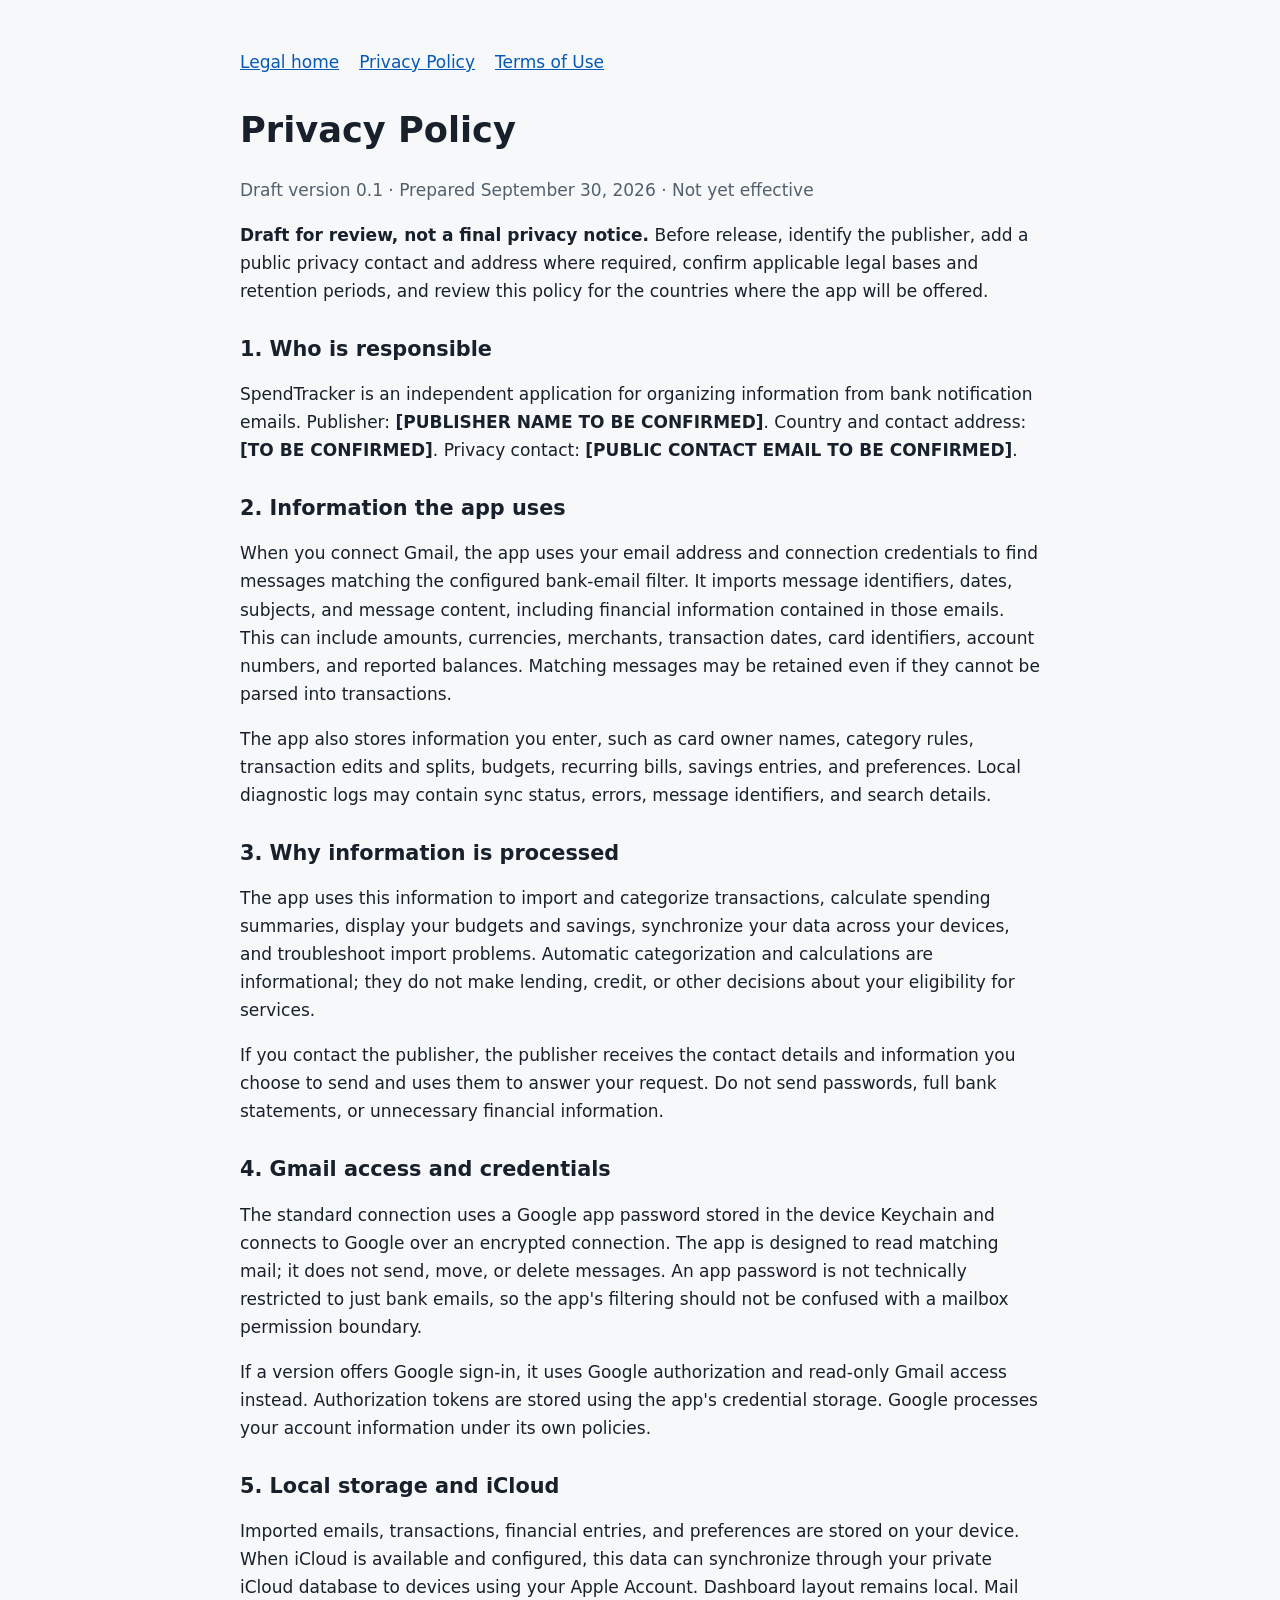
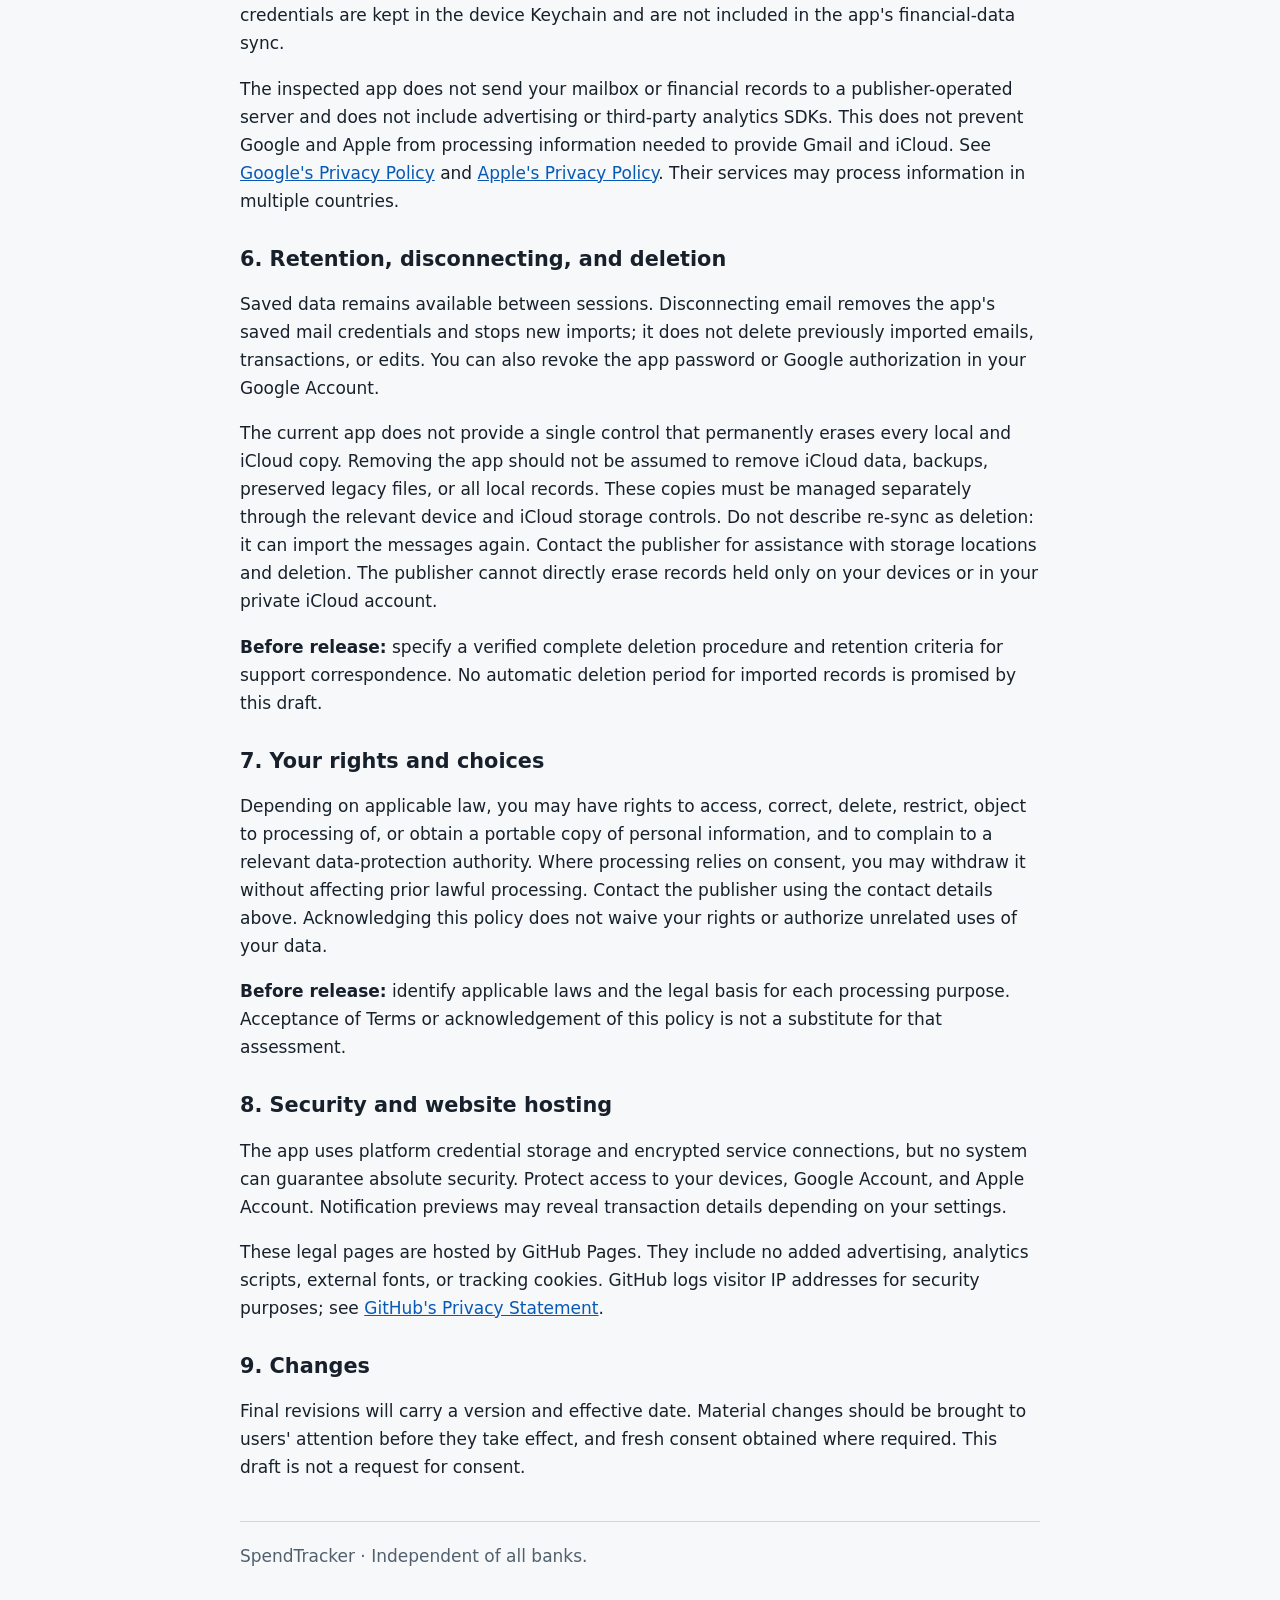
==== privacy-policy.html @ d9826945 "Add draft privacy policy pending publisher details and review This is a draft version of the privacy" ====
<!doctype html>
<html lang="en">
<head>
<meta charset="utf-8">
<meta name="viewport" content="width=device-width, initial-scale=1">
<title>Privacy Policy | SpendTracker</title>
<style>body{font:17px/1.65 system-ui,-apple-system,sans-serif;margin:0;background:#f6f8fa;color:#18212b}main{max-width:800px;margin:auto;padding:48px 24px}h1,h2{line-height:1.25}h1{font-size:2.2rem}h2{margin-top:2rem;font-size:1.3rem}a{color:#0759b5}nav{margin-bottom:32px}nav a{margin-right:20px}.meta,footer{color:#52606d}footer{border-top:1px solid #d0d7de;margin-top:40px;padding-top:20px}</style>
</head>
<body><main>
<nav aria-label="Legal navigation"><a href="index.html">Legal home</a><a href="privacy-policy.html">Privacy Policy</a><a href="terms-of-use.html">Terms of Use</a></nav>
<h1>Privacy Policy</h1>
<p class="meta">Draft version 0.1 · Prepared September 30, 2026 · Not yet effective</p>
<p><strong>Draft for review, not a final privacy notice.</strong> Before release, identify the publisher, add a public privacy contact and address where required, confirm applicable legal bases and retention periods, and review this policy for the countries where the app will be offered.</p>
<h2>1. Who is responsible</h2>
<p>SpendTracker is an independent application for organizing information from bank notification emails. Publisher: <strong>[PUBLISHER NAME TO BE CONFIRMED]</strong>. Country and contact address: <strong>[TO BE CONFIRMED]</strong>. Privacy contact: <strong>[PUBLIC CONTACT EMAIL TO BE CONFIRMED]</strong>.</p>
<h2>2. Information the app uses</h2>
<p>When you connect Gmail, the app uses your email address and connection credentials to find messages matching the configured bank-email filter. It imports message identifiers, dates, subjects, and message content, including financial information contained in those emails. This can include amounts, currencies, merchants, transaction dates, card identifiers, account numbers, and reported balances. Matching messages may be retained even if they cannot be parsed into transactions.</p>
<p>The app also stores information you enter, such as card owner names, category rules, transaction edits and splits, budgets, recurring bills, savings entries, and preferences. Local diagnostic logs may contain sync status, errors, message identifiers, and search details.</p>
<h2>3. Why information is processed</h2>
<p>The app uses this information to import and categorize transactions, calculate spending summaries, display your budgets and savings, synchronize your data across your devices, and troubleshoot import problems. Automatic categorization and calculations are informational; they do not make lending, credit, or other decisions about your eligibility for services.</p>
<p>If you contact the publisher, the publisher receives the contact details and information you choose to send and uses them to answer your request. Do not send passwords, full bank statements, or unnecessary financial information.</p>
<h2>4. Gmail access and credentials</h2>
<p>The standard connection uses a Google app password stored in the device Keychain and connects to Google over an encrypted connection. The app is designed to read matching mail; it does not send, move, or delete messages. An app password is not technically restricted to just bank emails, so the app's filtering should not be confused with a mailbox permission boundary.</p>
<p>If a version offers Google sign-in, it uses Google authorization and read-only Gmail access instead. Authorization tokens are stored using the app's credential storage. Google processes your account information under its own policies.</p>
<h2>5. Local storage and iCloud</h2>
<p>Imported emails, transactions, financial entries, and preferences are stored on your device. When iCloud is available and configured, this data can synchronize through your private iCloud database to devices using your Apple Account. Dashboard layout remains local. Mail credentials are kept in the device Keychain and are not included in the app's financial-data sync.</p>
<p>The inspected app does not send your mailbox or financial records to a publisher-operated server and does not include advertising or third-party analytics SDKs. This does not prevent Google and Apple from processing information needed to provide Gmail and iCloud. See <a href="https://policies.google.com/privacy">Google's Privacy Policy</a> and <a href="https://www.apple.com/legal/privacy/">Apple's Privacy Policy</a>. Their services may process information in multiple countries.</p>
<h2>6. Retention, disconnecting, and deletion</h2>
<p>Saved data remains available between sessions. Disconnecting email removes the app's saved mail credentials and stops new imports; it does not delete previously imported emails, transactions, or edits. You can also revoke the app password or Google authorization in your Google Account.</p>
<p>The current app does not provide a single control that permanently erases every local and iCloud copy. Removing the app should not be assumed to remove iCloud data, backups, preserved legacy files, or all local records. These copies must be managed separately through the relevant device and iCloud storage controls. Do not describe re-sync as deletion: it can import the messages again. Contact the publisher for assistance with storage locations and deletion. The publisher cannot directly erase records held only on your devices or in your private iCloud account.</p>
<p><strong>Before release:</strong> specify a verified complete deletion procedure and retention criteria for support correspondence. No automatic deletion period for imported records is promised by this draft.</p>
<h2>7. Your rights and choices</h2>
<p>Depending on applicable law, you may have rights to access, correct, delete, restrict, object to processing of, or obtain a portable copy of personal information, and to complain to a relevant data-protection authority. Where processing relies on consent, you may withdraw it without affecting prior lawful processing. Contact the publisher using the contact details above. Acknowledging this policy does not waive your rights or authorize unrelated uses of your data.</p>
<p><strong>Before release:</strong> identify applicable laws and the legal basis for each processing purpose. Acceptance of Terms or acknowledgement of this policy is not a substitute for that assessment.</p>
<h2>8. Security and website hosting</h2>
<p>The app uses platform credential storage and encrypted service connections, but no system can guarantee absolute security. Protect access to your devices, Google Account, and Apple Account. Notification previews may reveal transaction details depending on your settings.</p>
<p>These legal pages are hosted by GitHub Pages. They include no added advertising, analytics scripts, external fonts, or tracking cookies. GitHub logs visitor IP addresses for security purposes; see <a href="https://docs.github.com/en/site-policy/privacy-policies/github-general-privacy-statement">GitHub's Privacy Statement</a>.</p>
<h2>9. Changes</h2>
<p>Final revisions will carry a version and effective date. Material changes should be brought to users' attention before they take effect, and fresh consent obtained where required. This draft is not a request for consent.</p>
<footer>SpendTracker · Independent of all banks.</footer>
</main></body>
</html>
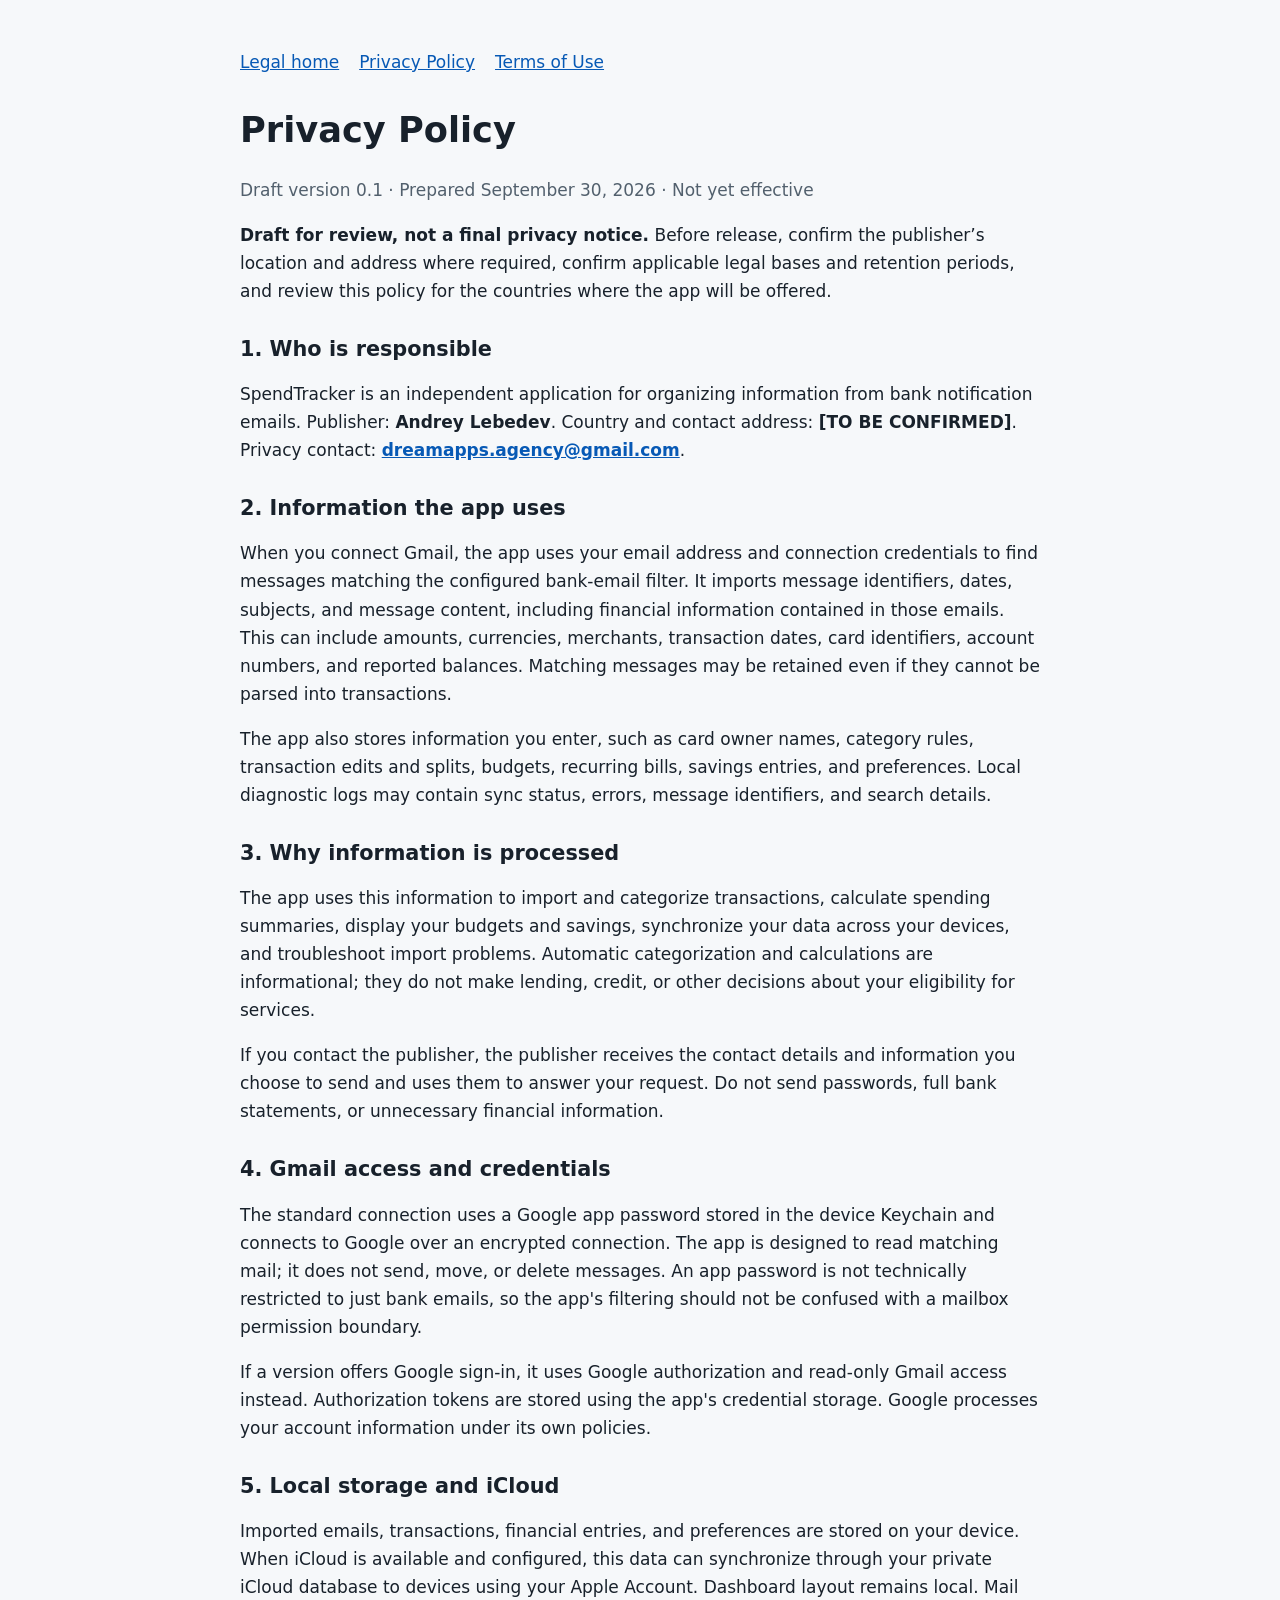
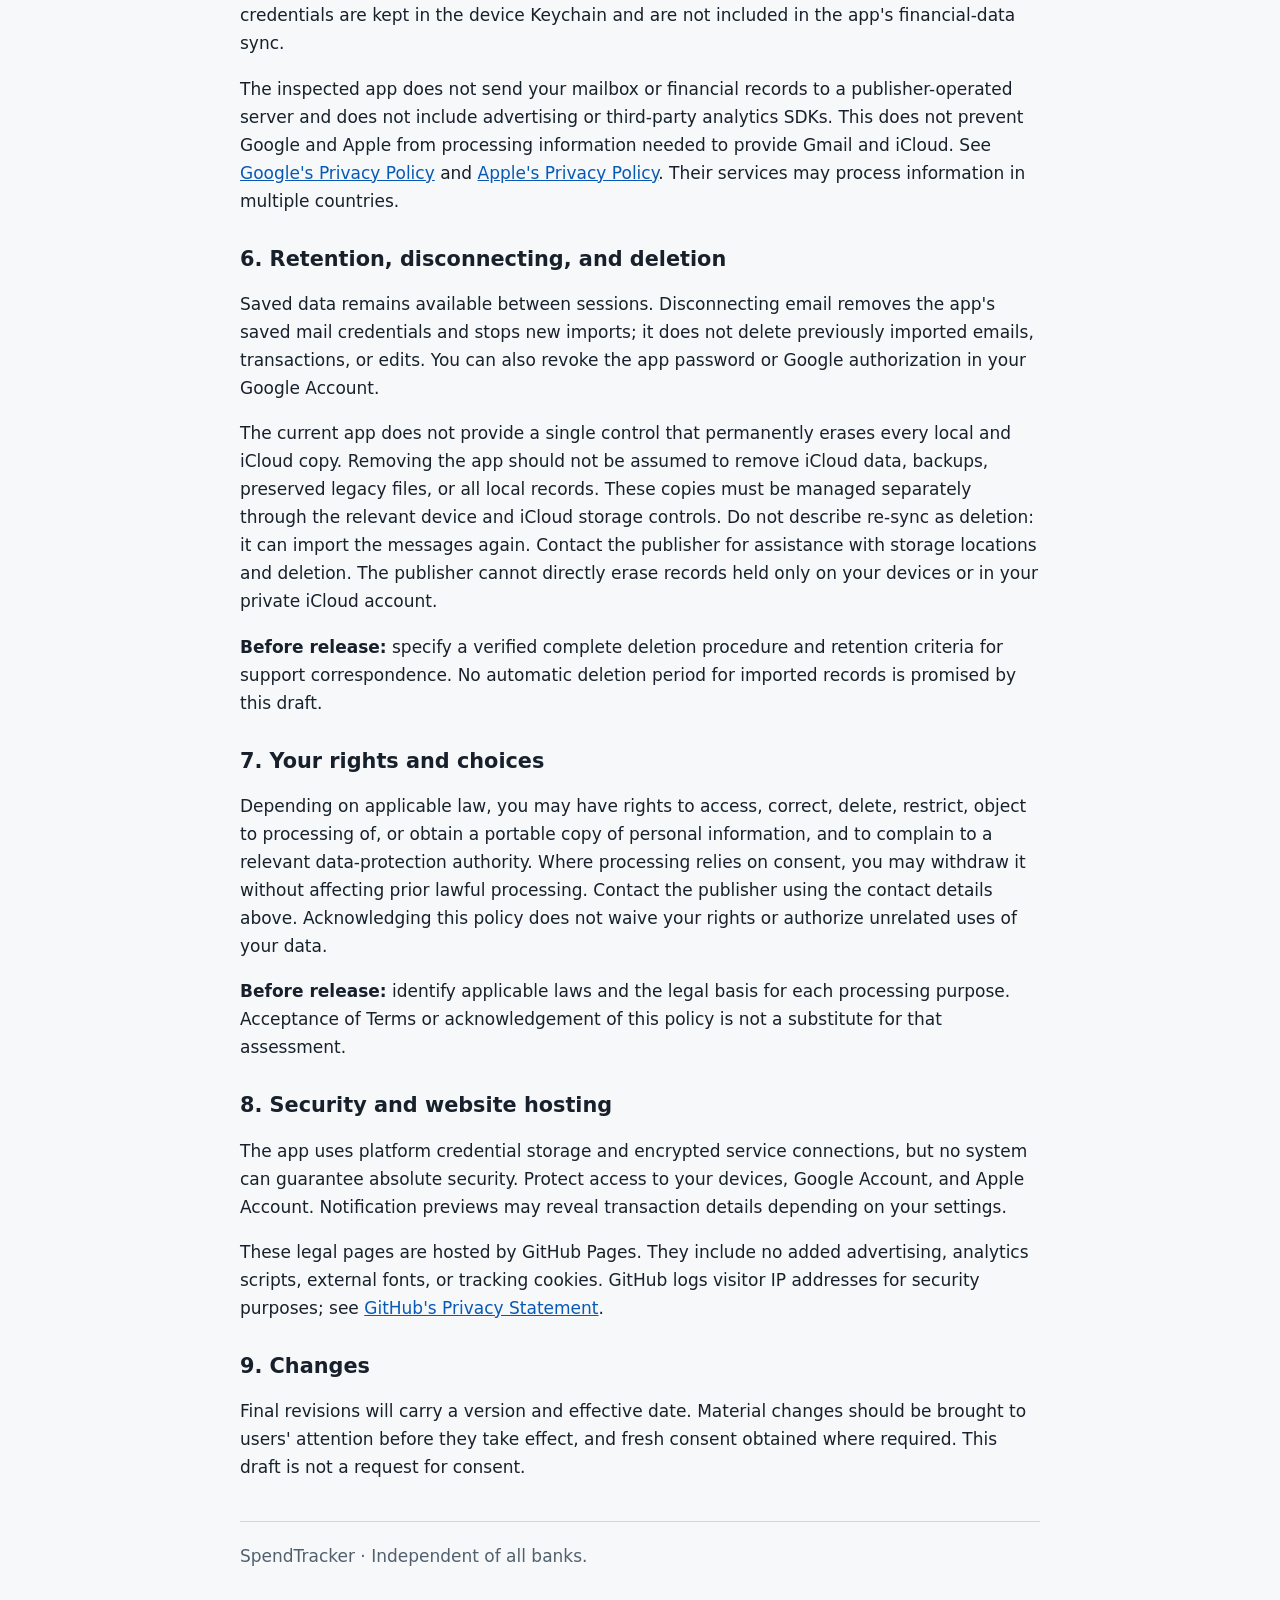
==== commit f1e59ac9: "dreamapps.agency@gmail.com Updated publisher information and privacy contact in the privacy policy." ====
--- a/privacy-policy.html
+++ b/privacy-policy.html
@@ -10,9 +10,9 @@
 <nav aria-label="Legal navigation"><a href="index.html">Legal home</a><a href="privacy-policy.html">Privacy Policy</a><a href="terms-of-use.html">Terms of Use</a></nav>
 <h1>Privacy Policy</h1>
 <p class="meta">Draft version 0.1 · Prepared September 30, 2026 · Not yet effective</p>
-<p><strong>Draft for review, not a final privacy notice.</strong> Before release, identify the publisher, add a public privacy contact and address where required, confirm applicable legal bases and retention periods, and review this policy for the countries where the app will be offered.</p>
+<p><strong>Draft for review, not a final privacy notice.</strong> Before release, confirm the publisher’s location and address where required, confirm applicable legal bases and retention periods, and review this policy for the countries where the app will be offered.</p>
 <h2>1. Who is responsible</h2>
-<p>SpendTracker is an independent application for organizing information from bank notification emails. Publisher: <strong>[PUBLISHER NAME TO BE CONFIRMED]</strong>. Country and contact address: <strong>[TO BE CONFIRMED]</strong>. Privacy contact: <strong>[PUBLIC CONTACT EMAIL TO BE CONFIRMED]</strong>.</p>
+<p>SpendTracker is an independent application for organizing information from bank notification emails. Publisher: <strong>Andrey Lebedev</strong>. Country and contact address: <strong>[TO BE CONFIRMED]</strong>. Privacy contact: <strong><a href="mailto:dreamapps.agency@gmail.com">dreamapps.agency@gmail.com</a></strong>.</p>
 <h2>2. Information the app uses</h2>
 <p>When you connect Gmail, the app uses your email address and connection credentials to find messages matching the configured bank-email filter. It imports message identifiers, dates, subjects, and message content, including financial information contained in those emails. This can include amounts, currencies, merchants, transaction dates, card identifiers, account numbers, and reported balances. Matching messages may be retained even if they cannot be parsed into transactions.</p>
 <p>The app also stores information you enter, such as card owner names, category rules, transaction edits and splits, budgets, recurring bills, savings entries, and preferences. Local diagnostic logs may contain sync status, errors, message identifiers, and search details.</p>
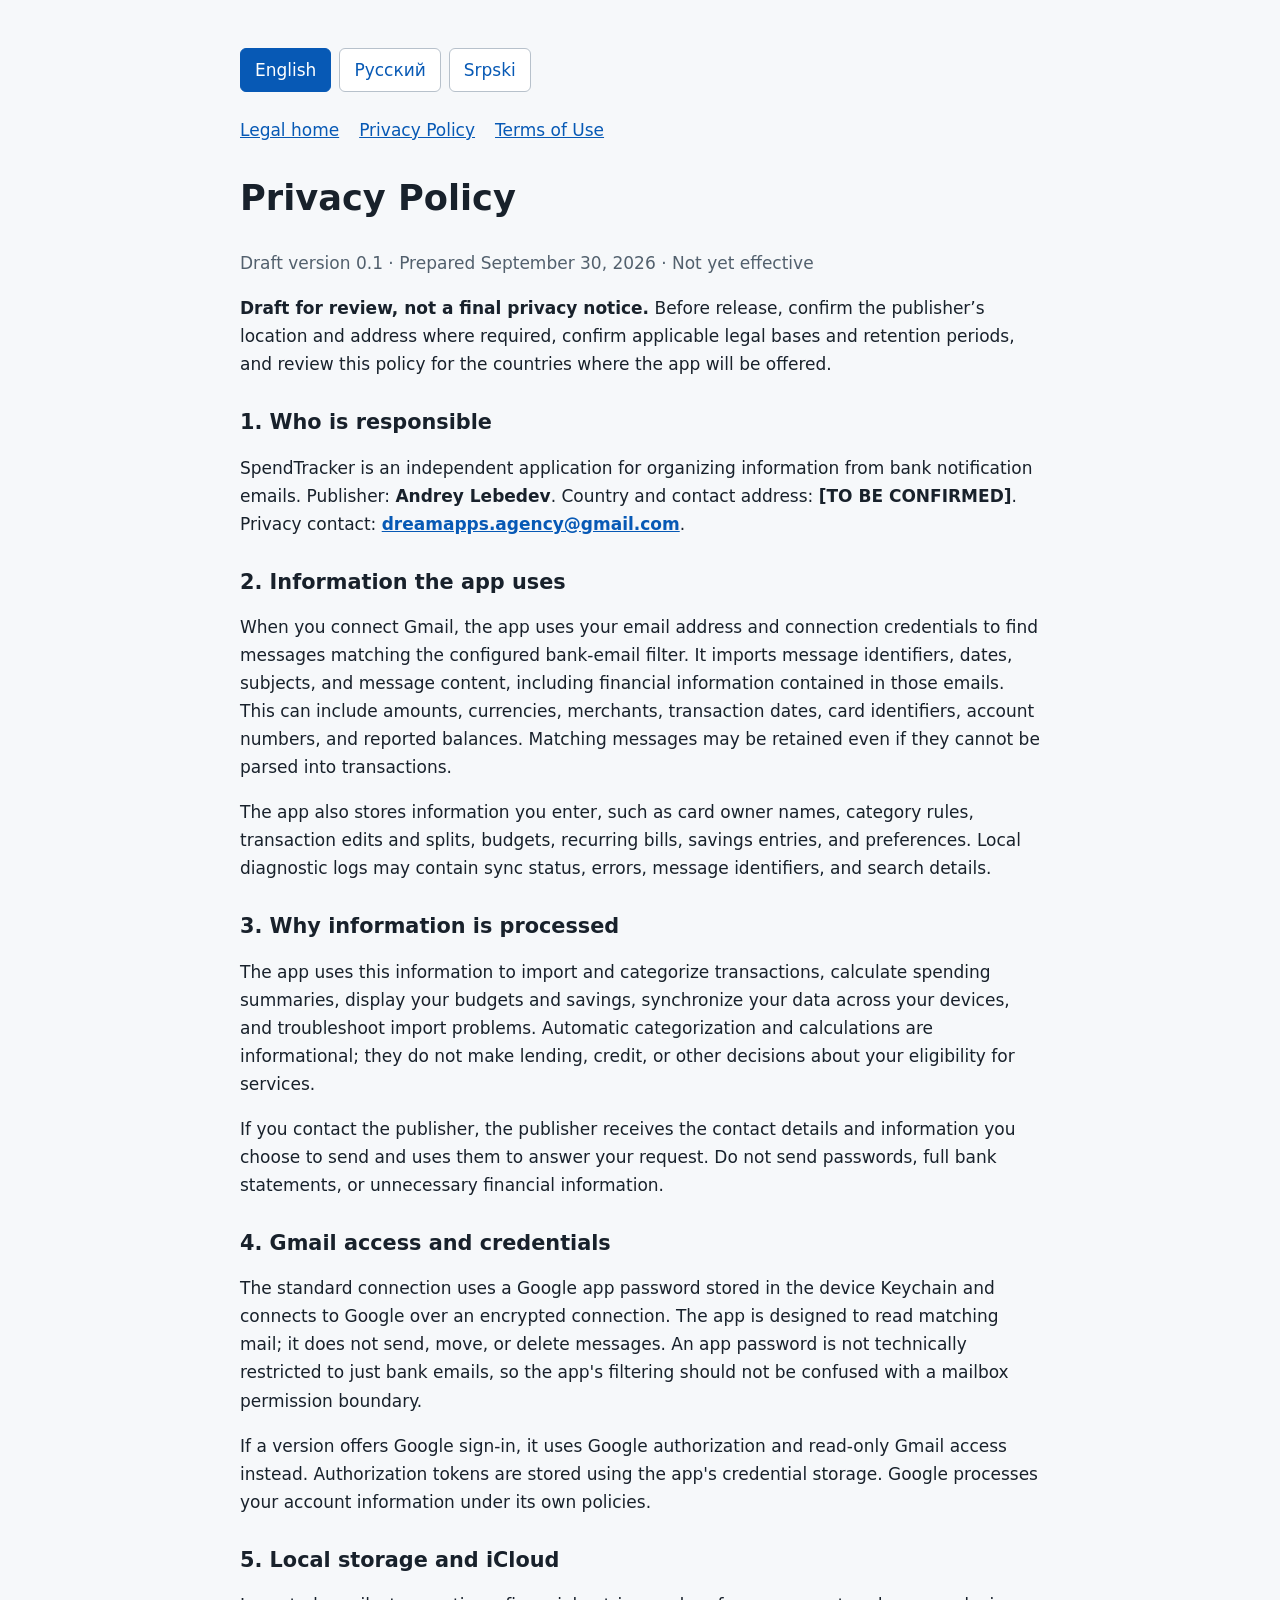
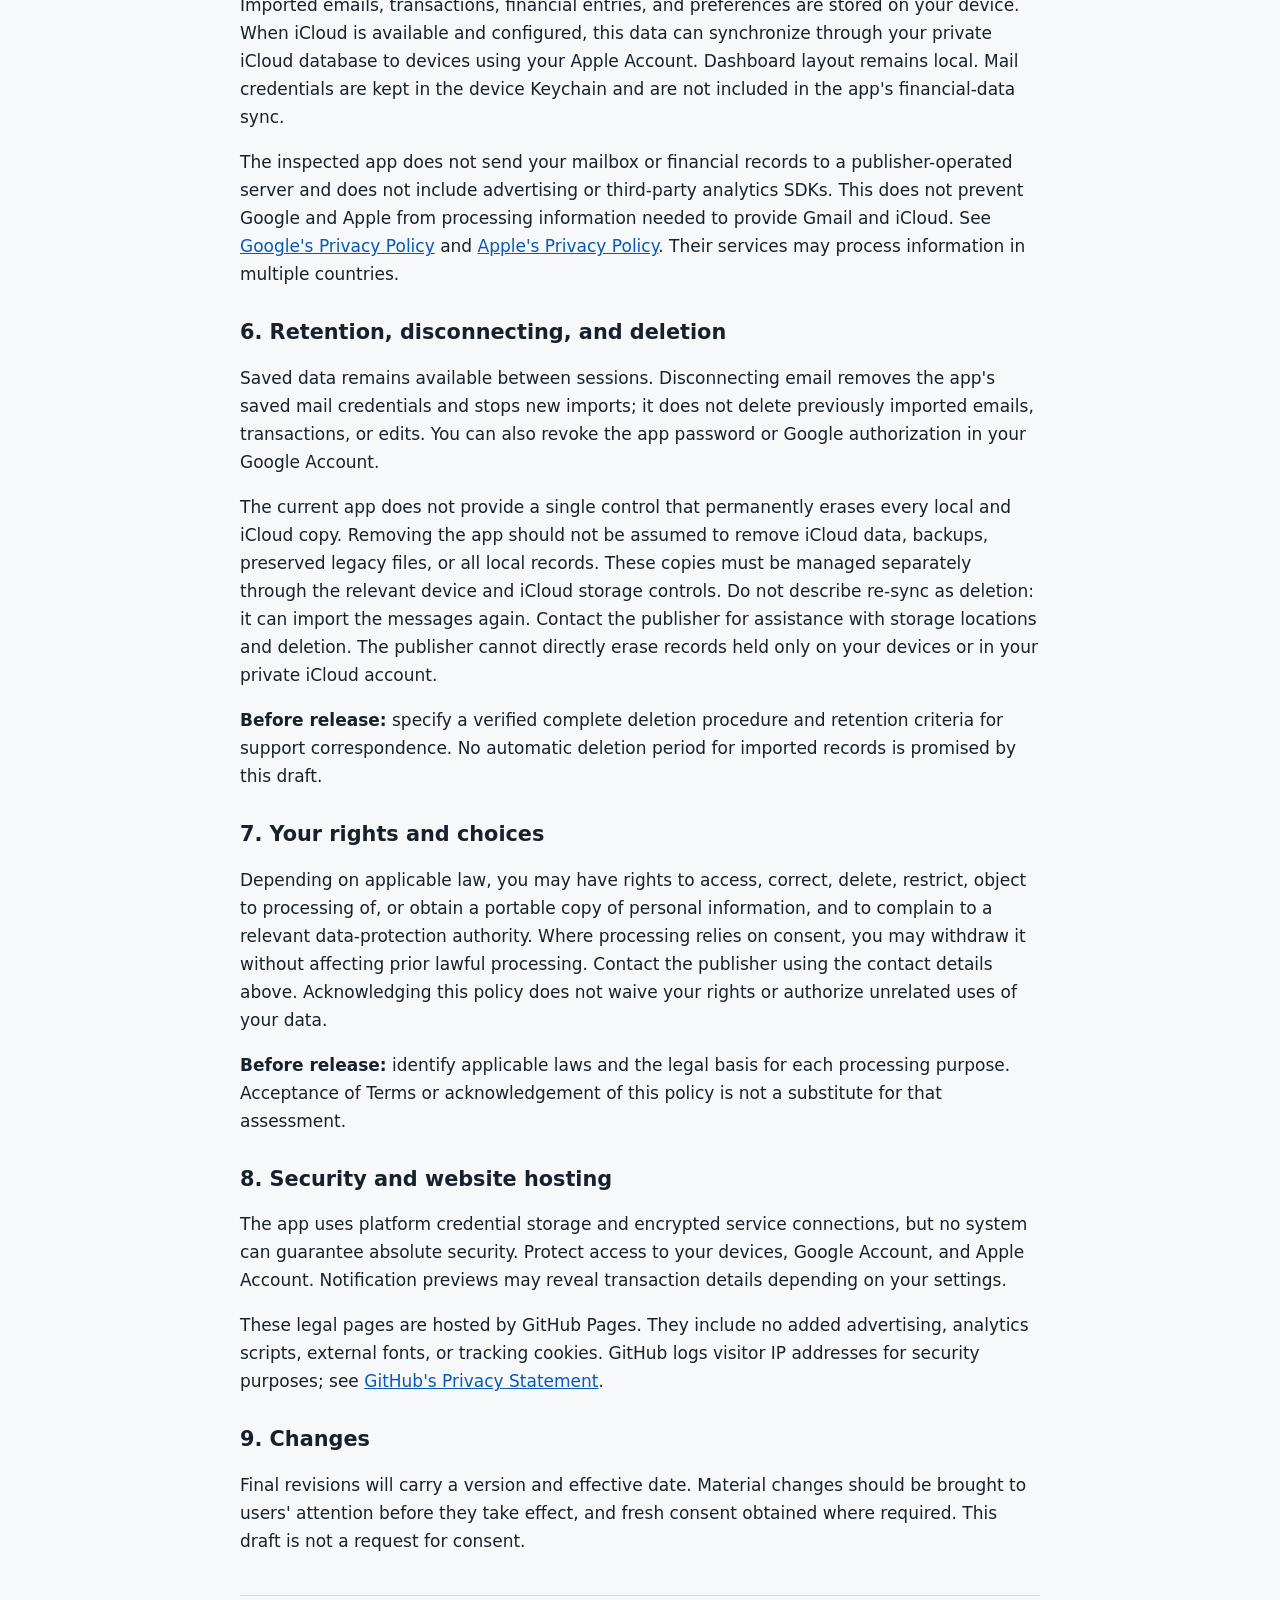
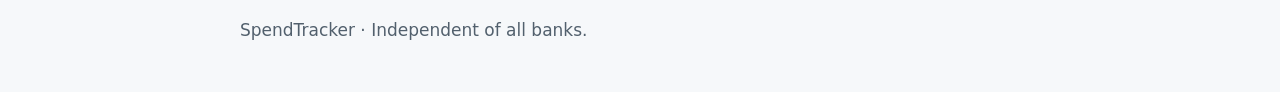
==== commit a8a78f38: "language change" ====
--- a/privacy-policy.html
+++ b/privacy-policy.html
@@ -4,10 +4,17 @@
 <meta charset="utf-8">
 <meta name="viewport" content="width=device-width, initial-scale=1">
 <title>Privacy Policy | SpendTracker</title>
-<style>body{font:17px/1.65 system-ui,-apple-system,sans-serif;margin:0;background:#f6f8fa;color:#18212b}main{max-width:800px;margin:auto;padding:48px 24px}h1,h2{line-height:1.25}h1{font-size:2.2rem}h2{margin-top:2rem;font-size:1.3rem}a{color:#0759b5}nav{margin-bottom:32px}nav a{margin-right:20px}.meta,footer{color:#52606d}footer{border-top:1px solid #d0d7de;margin-top:40px;padding-top:20px}</style>
+<link rel="stylesheet" href="site.css">
+<script src="site.js" defer></script>
 </head>
 <body><main>
-<nav aria-label="Legal navigation"><a href="index.html">Legal home</a><a href="privacy-policy.html">Privacy Policy</a><a href="terms-of-use.html">Terms of Use</a></nav>
+<div class="language-switcher" role="group" aria-label="Language / Язык / Jezik" hidden>
+<button type="button" data-select-language="en" lang="en" aria-pressed="true">English</button>
+<button type="button" data-select-language="ru" lang="ru" aria-pressed="false">Русский</button>
+<button type="button" data-select-language="sr-Latn" lang="sr-Latn" aria-pressed="false">Srpski</button>
+</div>
+<section data-language="en" lang="en" data-title="Privacy Policy | SpendTracker">
+<nav aria-label="Legal navigation"><a data-local-page href="index.html">Legal home</a><a data-local-page href="privacy-policy.html" aria-current="page">Privacy Policy</a><a data-local-page href="terms-of-use.html">Terms of Use</a></nav>
 <h1>Privacy Policy</h1>
 <p class="meta">Draft version 0.1 · Prepared September 30, 2026 · Not yet effective</p>
 <p><strong>Draft for review, not a final privacy notice.</strong> Before release, confirm the publisher’s location and address where required, confirm applicable legal bases and retention periods, and review this policy for the countries where the app will be offered.</p>
@@ -38,5 +45,72 @@
 <h2>9. Changes</h2>
 <p>Final revisions will carry a version and effective date. Material changes should be brought to users' attention before they take effect, and fresh consent obtained where required. This draft is not a request for consent.</p>
 <footer>SpendTracker · Independent of all banks.</footer>
+</section>
+<section data-language="ru" lang="ru" data-title="Политика конфиденциальности | SpendTracker" hidden>
+<nav aria-label="Юридические документы"><a data-local-page href="index.html">Юридическая информация</a><a data-local-page href="privacy-policy.html" aria-current="page">Политика конфиденциальности</a><a data-local-page href="terms-of-use.html">Условия использования</a></nav>
+<h1>Политика конфиденциальности</h1>
+<p class="meta">Проект версии 0.1 · Подготовлен 30 сентября 2026 года · Ещё не вступил в силу</p>
+<p><strong>Проект для рассмотрения, а не окончательное уведомление о конфиденциальности.</strong> Перед выпуском необходимо подтвердить местонахождение и адрес издателя, где это требуется, применимые правовые основания и сроки хранения, а также проверить эту политику с учётом стран распространения приложения.</p>
+<h2>1. Кто отвечает за обработку данных</h2>
+<p>SpendTracker — независимое приложение для упорядочивания информации из банковских уведомлений по электронной почте. Издатель: <strong>Andrey Lebedev</strong>. Страна и контактный адрес: <strong>[ТРЕБУЕТ ПОДТВЕРЖДЕНИЯ]</strong>. Контакт по вопросам конфиденциальности: <strong><a href="mailto:dreamapps.agency@gmail.com">dreamapps.agency@gmail.com</a></strong>.</p>
+<h2>2. Какие данные использует приложение</h2>
+<p>При подключении Gmail приложение использует ваш адрес электронной почты и учётные данные подключения, чтобы находить сообщения, соответствующие заданному фильтру банковских писем. Оно импортирует идентификаторы, даты, темы и содержимое сообщений, включая финансовую информацию в этих письмах. Это могут быть суммы, валюты, продавцы, даты операций, идентификаторы карт, номера счетов и указанные остатки. Подходящие сообщения могут сохраняться, даже если из них не удалось извлечь операции.</p>
+<p>Приложение также хранит введённые вами сведения: имена владельцев карт, правила категорий, изменения и разделения операций, бюджеты, регулярные счета, записи о сбережениях и настройки. Локальные диагностические журналы могут содержать состояние синхронизации, ошибки, идентификаторы сообщений и сведения о поиске.</p>
+<h2>3. Зачем обрабатываются данные</h2>
+<p>Приложение использует эти данные для импорта и распределения операций по категориям, расчёта сводок расходов, отображения бюджетов и сбережений, синхронизации данных между вашими устройствами и устранения проблем с импортом. Автоматическая категоризация и расчёты носят информационный характер; они не используются для принятия решений о кредитовании или вашем праве на получение других услуг.</p>
+<p>Если вы связываетесь с издателем, он получает контактные данные и информацию, которую вы решите отправить, и использует их для ответа на ваш запрос. Не отправляйте пароли, полные банковские выписки или ненужную финансовую информацию.</p>
+<h2>4. Доступ к Gmail и учётные данные</h2>
+<p>Стандартное подключение использует пароль приложения Google, сохранённый в Связке ключей устройства, и зашифрованное соединение с Google. Приложение предназначено для чтения подходящих писем; оно не отправляет, не перемещает и не удаляет сообщения. Пароль приложения технически не ограничен только банковскими письмами, поэтому фильтрацию в приложении не следует считать ограничением прав доступа к почтовому ящику.</p>
+<p>Если в какой-либо версии доступен вход через Google, вместо этого используются авторизация Google и доступ к Gmail только для чтения. Токены авторизации хранятся в хранилище учётных данных приложения. Google обрабатывает сведения о вашей учётной записи в соответствии со своими политиками.</p>
+<h2>5. Локальное хранение и iCloud</h2>
+<p>Импортированные письма, операции, финансовые записи и настройки хранятся на вашем устройстве. Если iCloud доступен и настроен, эти данные могут синхронизироваться через вашу частную базу iCloud с устройствами, использующими ваш Аккаунт Apple. Расположение элементов панели остаётся локальным. Учётные данные почты хранятся в Связке ключей устройства и не входят в синхронизацию финансовых данных приложения.</p>
+<p>Проверенная версия приложения не отправляет содержимое почтового ящика или финансовые записи на сервер издателя и не содержит рекламных или сторонних аналитических SDK. Это не исключает обработку Google и Apple информации, необходимой для работы Gmail и iCloud. См. <a href="https://policies.google.com/privacy">Политику конфиденциальности Google</a> и <a href="https://www.apple.com/legal/privacy/">Политику конфиденциальности Apple</a>. Эти сервисы могут обрабатывать информацию в разных странах.</p>
+<h2>6. Хранение, отключение и удаление</h2>
+<p>Сохранённые данные остаются доступными между сеансами. Отключение почты удаляет сохранённые в приложении учётные данные почты и останавливает новый импорт; ранее импортированные письма, операции и изменения не удаляются. Вы также можете отозвать пароль приложения или авторизацию Google в своей учётной записи Google.</p>
+<p>В текущей версии приложения нет единой команды, которая безвозвратно удаляет все локальные копии и копии в iCloud. Не следует считать, что удаление приложения удаляет данные iCloud, резервные копии, сохранённые файлы прежних версий или все локальные записи. Этими копиями нужно управлять отдельно с помощью соответствующих средств устройства и хранилища iCloud. Повторная синхронизация не является удалением: она может снова импортировать сообщения. За помощью с расположением хранилищ и удалением обращайтесь к издателю. Издатель не может напрямую удалить записи, которые находятся только на ваших устройствах или в вашей частной учётной записи iCloud.</p>
+<p><strong>Перед выпуском:</strong> необходимо указать проверенную процедуру полного удаления и критерии хранения переписки с поддержкой. Этот проект не обещает автоматического удаления импортированных записей по истечении определённого срока.</p>
+<h2>7. Ваши права и возможности выбора</h2>
+<p>В зависимости от применимого законодательства у вас могут быть права на доступ, исправление, удаление, ограничение обработки, возражение против обработки или получение переносимой копии персональных данных, а также на подачу жалобы в соответствующий орган по защите данных. Если обработка основана на согласии, вы можете отозвать его без ущерба для законности предшествующей обработки. Свяжитесь с издателем по указанным выше контактам. Ознакомление с этой политикой не означает отказа от ваших прав и не разрешает использование данных для посторонних целей.</p>
+<p><strong>Перед выпуском:</strong> необходимо определить применимое законодательство и правовое основание для каждой цели обработки. Принятие Условий или подтверждение ознакомления с этой политикой не заменяет такую оценку.</p>
+<h2>8. Безопасность и хостинг сайта</h2>
+<p>Приложение использует системное хранилище учётных данных и зашифрованные соединения с сервисами, но ни одна система не гарантирует абсолютную безопасность. Защищайте доступ к своим устройствам, учётной записи Google и Аккаунту Apple. В зависимости от настроек предварительный просмотр уведомлений может раскрывать сведения об операциях.</p>
+<p>Эти юридические страницы размещены на GitHub Pages. На них нет добавленной рекламы, аналитических скриптов, внешних шрифтов или отслеживающих файлов cookie. GitHub регистрирует IP-адреса посетителей в целях безопасности; см. <a href="https://docs.github.com/en/site-policy/privacy-policies/github-general-privacy-statement">Заявление о конфиденциальности GitHub</a>.</p>
+<h2>9. Изменения</h2>
+<p>Окончательные редакции будут содержать номер версии и дату вступления в силу. О существенных изменениях следует уведомлять пользователей до их вступления в силу и получать новое согласие, где это требуется. Этот проект не является запросом согласия.</p>
+<footer>SpendTracker · Независим от всех банков.</footer>
+</section>
+<section data-language="sr-Latn" lang="sr-Latn" data-title="Politika privatnosti | SpendTracker" hidden>
+<nav aria-label="Pravna navigacija"><a data-local-page href="index.html">Pravne informacije</a><a data-local-page href="privacy-policy.html" aria-current="page">Politika privatnosti</a><a data-local-page href="terms-of-use.html">Uslovi korišćenja</a></nav>
+<h1>Politika privatnosti</h1>
+<p class="meta">Nacrt verzije 0.1 · Pripremljen 30. septembra 2026. · Još nije na snazi</p>
+<p><strong>Nacrt za pregled, a ne konačno obaveštenje o privatnosti.</strong> Pre objavljivanja potvrdite lokaciju i adresu izdavača gde je to potrebno, primenljive pravne osnove i rokove čuvanja i proverite ovu politiku u odnosu na zemlje u kojima će aplikacija biti dostupna.</p>
+<h2>1. Ko je odgovoran</h2>
+<p>SpendTracker je nezavisna aplikacija za organizovanje informacija iz bankarskih obaveštenja primljenih imejlom. Izdavač: <strong>Andrey Lebedev</strong>. Država i kontakt adresa: <strong>[POTREBNO JE POTVRDITI]</strong>. Kontakt za pitanja privatnosti: <strong><a href="mailto:dreamapps.agency@gmail.com">dreamapps.agency@gmail.com</a></strong>.</p>
+<h2>2. Informacije koje aplikacija koristi</h2>
+<p>Kada povežete Gmail, aplikacija koristi vašu imejl adresu i pristupne podatke za povezivanje da pronađe poruke koje odgovaraju podešenom filteru bankarskih imejlova. Uvozi identifikatore, datume, naslove i sadržaj poruka, uključujući finansijske informacije u njima. To može obuhvatati iznose, valute, trgovce, datume transakcija, identifikatore kartica, brojeve računa i prijavljena stanja. Odgovarajuće poruke mogu biti sačuvane čak i ako iz njih nije moguće izdvojiti transakcije.</p>
+<p>Aplikacija čuva i informacije koje sami unesete, kao što su imena vlasnika kartica, pravila kategorija, izmene i podele transakcija, budžeti, periodični računi, unosi o štednji i podešavanja. Lokalni dijagnostički zapisi mogu sadržati status sinhronizacije, greške, identifikatore poruka i podatke o pretrazi.</p>
+<h2>3. Zašto se informacije obrađuju</h2>
+<p>Aplikacija koristi ove informacije za uvoz i kategorizaciju transakcija, izračunavanje pregleda potrošnje, prikaz budžeta i štednje, sinhronizaciju podataka između vaših uređaja i rešavanje problema pri uvozu. Automatska kategorizacija i proračuni služe za informisanje; ne donose odluke o zajmovima, kreditima ili vašoj podobnosti za druge usluge.</p>
+<p>Ako kontaktirate izdavača, on prima kontakt podatke i informacije koje odlučite da pošaljete i koristi ih da odgovori na vaš zahtev. Nemojte slati lozinke, potpune bankarske izvode ili nepotrebne finansijske informacije.</p>
+<h2>4. Pristup Gmail-u i pristupni podaci</h2>
+<p>Standardno povezivanje koristi Google lozinku za aplikaciju sačuvanu u Keychain-u uređaja i šifrovanu vezu sa Google-om. Aplikacija je namenjena čitanju odgovarajućih poruka; ne šalje, ne premešta i ne briše poruke. Lozinka za aplikaciju tehnički nije ograničena samo na bankarske imejlove, pa filtriranje u aplikaciji ne treba smatrati granicom dozvoljenog pristupa poštanskom sandučetu.</p>
+<p>Ako neka verzija nudi prijavljivanje putem Google-a, ona umesto toga koristi Google autorizaciju i pristup Gmail-u samo za čitanje. Tokeni autorizacije čuvaju se u skladištu pristupnih podataka aplikacije. Google obrađuje podatke o vašem nalogu u skladu sa svojim pravilima.</p>
+<h2>5. Lokalno čuvanje i iCloud</h2>
+<p>Uvezeni imejlovi, transakcije, finansijski unosi i podešavanja čuvaju se na vašem uređaju. Kada je iCloud dostupan i podešen, ovi podaci mogu da se sinhronizuju preko vaše privatne iCloud baze sa uređajima koji koriste vaš Apple nalog. Raspored kontrolne table ostaje lokalni. Pristupni podaci za poštu čuvaju se u Keychain-u uređaja i nisu uključeni u sinhronizaciju finansijskih podataka aplikacije.</p>
+<p>Pregledana verzija aplikacije ne šalje vaše poštansko sanduče ili finansijske zapise na server kojim upravlja izdavač i ne sadrži SDK-ove za oglašavanje ili analitiku trećih strana. To ne sprečava Google i Apple da obrađuju informacije potrebne za pružanje usluga Gmail i iCloud. Pogledajte <a href="https://policies.google.com/privacy">Google politiku privatnosti</a> i <a href="https://www.apple.com/legal/privacy/">Apple politiku privatnosti</a>. Njihove usluge mogu obrađivati informacije u više zemalja.</p>
+<h2>6. Čuvanje, prekid veze i brisanje</h2>
+<p>Sačuvani podaci ostaju dostupni između sesija. Prekid veze sa imejlom uklanja pristupne podatke za poštu sačuvane u aplikaciji i zaustavlja nove uvoze; ne briše ranije uvezene imejlove, transakcije ili izmene. Lozinku za aplikaciju ili Google autorizaciju možete opozvati i na svom Google nalogu.</p>
+<p>Trenutna aplikacija nema jednu komandu koja trajno briše sve lokalne i iCloud kopije. Ne treba pretpostaviti da uklanjanje aplikacije uklanja iCloud podatke, rezervne kopije, sačuvane datoteke starijih verzija ili sve lokalne zapise. Tim kopijama mora se upravljati odvojeno putem odgovarajućih kontrola uređaja i iCloud skladišta. Ponovnu sinhronizaciju nemojte opisivati kao brisanje: ona može ponovo uvesti poruke. Obratite se izdavaču za pomoć u vezi sa lokacijama skladišta i brisanjem. Izdavač ne može direktno da izbriše zapise koji se nalaze samo na vašim uređajima ili u vašem privatnom iCloud nalogu.</p>
+<p><strong>Pre objavljivanja:</strong> potrebno je navesti proverenu proceduru potpunog brisanja i kriterijume čuvanja prepiske sa podrškom. Ovaj nacrt ne obećava automatsko brisanje uvezenih zapisa po isteku određenog roka.</p>
+<h2>7. Vaša prava i mogućnosti izbora</h2>
+<p>U zavisnosti od primenljivog prava, možete imati pravo na pristup, ispravku, brisanje, ograničenje obrade, prigovor na obradu ili dobijanje prenosive kopije podataka o ličnosti, kao i na podnošenje pritužbe nadležnom organu za zaštitu podataka. Kada se obrada zasniva na pristanku, možete ga povući bez uticaja na zakonitost prethodne obrade. Kontaktirajte izdavača koristeći gore navedene kontakt podatke. Potvrda da ste upoznati sa ovom politikom ne predstavlja odricanje od vaših prava niti odobrenje za nepovezane upotrebe vaših podataka.</p>
+<p><strong>Pre objavljivanja:</strong> potrebno je utvrditi primenljive propise i pravni osnov za svaku svrhu obrade. Prihvatanje Uslova ili potvrda upoznavanja sa ovom politikom ne zamenjuju tu procenu.</p>
+<h2>8. Bezbednost i hosting veb-sajta</h2>
+<p>Aplikacija koristi skladište pristupnih podataka platforme i šifrovane veze sa uslugama, ali nijedan sistem ne može garantovati potpunu bezbednost. Zaštitite pristup svojim uređajima, Google nalogu i Apple nalogu. U zavisnosti od podešavanja, pregledi obaveštenja mogu otkriti detalje transakcija.</p>
+<p>Ove pravne stranice smeštene su na GitHub Pages. Ne sadrže dodatno oglašavanje, analitičke skripte, spoljne fontove ili kolačiće za praćenje. GitHub beleži IP adrese posetilaca radi bezbednosti; pogledajte <a href="https://docs.github.com/en/site-policy/privacy-policies/github-general-privacy-statement">GitHub izjavu o privatnosti</a>.</p>
+<h2>9. Izmene</h2>
+<p>Konačne verzije će sadržati broj verzije i datum stupanja na snagu. Korisnike treba obavestiti o bitnim izmenama pre njihovog stupanja na snagu i pribaviti novi pristanak gde je to potrebno. Ovaj nacrt nije zahtev za pristanak.</p>
+<footer>SpendTracker · Nezavisan od svih banaka.</footer>
+</section>
 </main></body>
 </html>
--- a/site.css
+++ b/site.css
@@ -0,0 +1,12 @@
+body{font:17px/1.65 system-ui,-apple-system,sans-serif;margin:0;background:#f6f8fa;color:#18212b}
+main{max-width:800px;margin:auto;padding:48px 24px}
+h1,h2{line-height:1.25}h1{font-size:2.2rem}h2{margin-top:2rem;font-size:1.3rem}
+a{color:#0759b5;overflow-wrap:anywhere}
+nav{margin-bottom:32px;display:flex;flex-wrap:wrap;gap:12px 20px}
+.meta,footer{color:#52606d}footer{border-top:1px solid #d0d7de;margin-top:40px;padding-top:20px}
+[hidden]{display:none!important}
+.language-switcher{display:flex;flex-wrap:wrap;gap:8px;margin-bottom:24px}
+.language-switcher button{font:inherit;min-height:44px;padding:6px 14px;border:1px solid #b7c1cb;border-radius:6px;background:#fff;color:#0759b5;cursor:pointer}
+.language-switcher button[aria-pressed=true]{background:#0759b5;border-color:#0759b5;color:#fff}
+:focus-visible{outline:3px solid #0759b5;outline-offset:3px}
+@media(max-width:480px){main{padding:24px 18px}h1{font-size:1.8rem}}
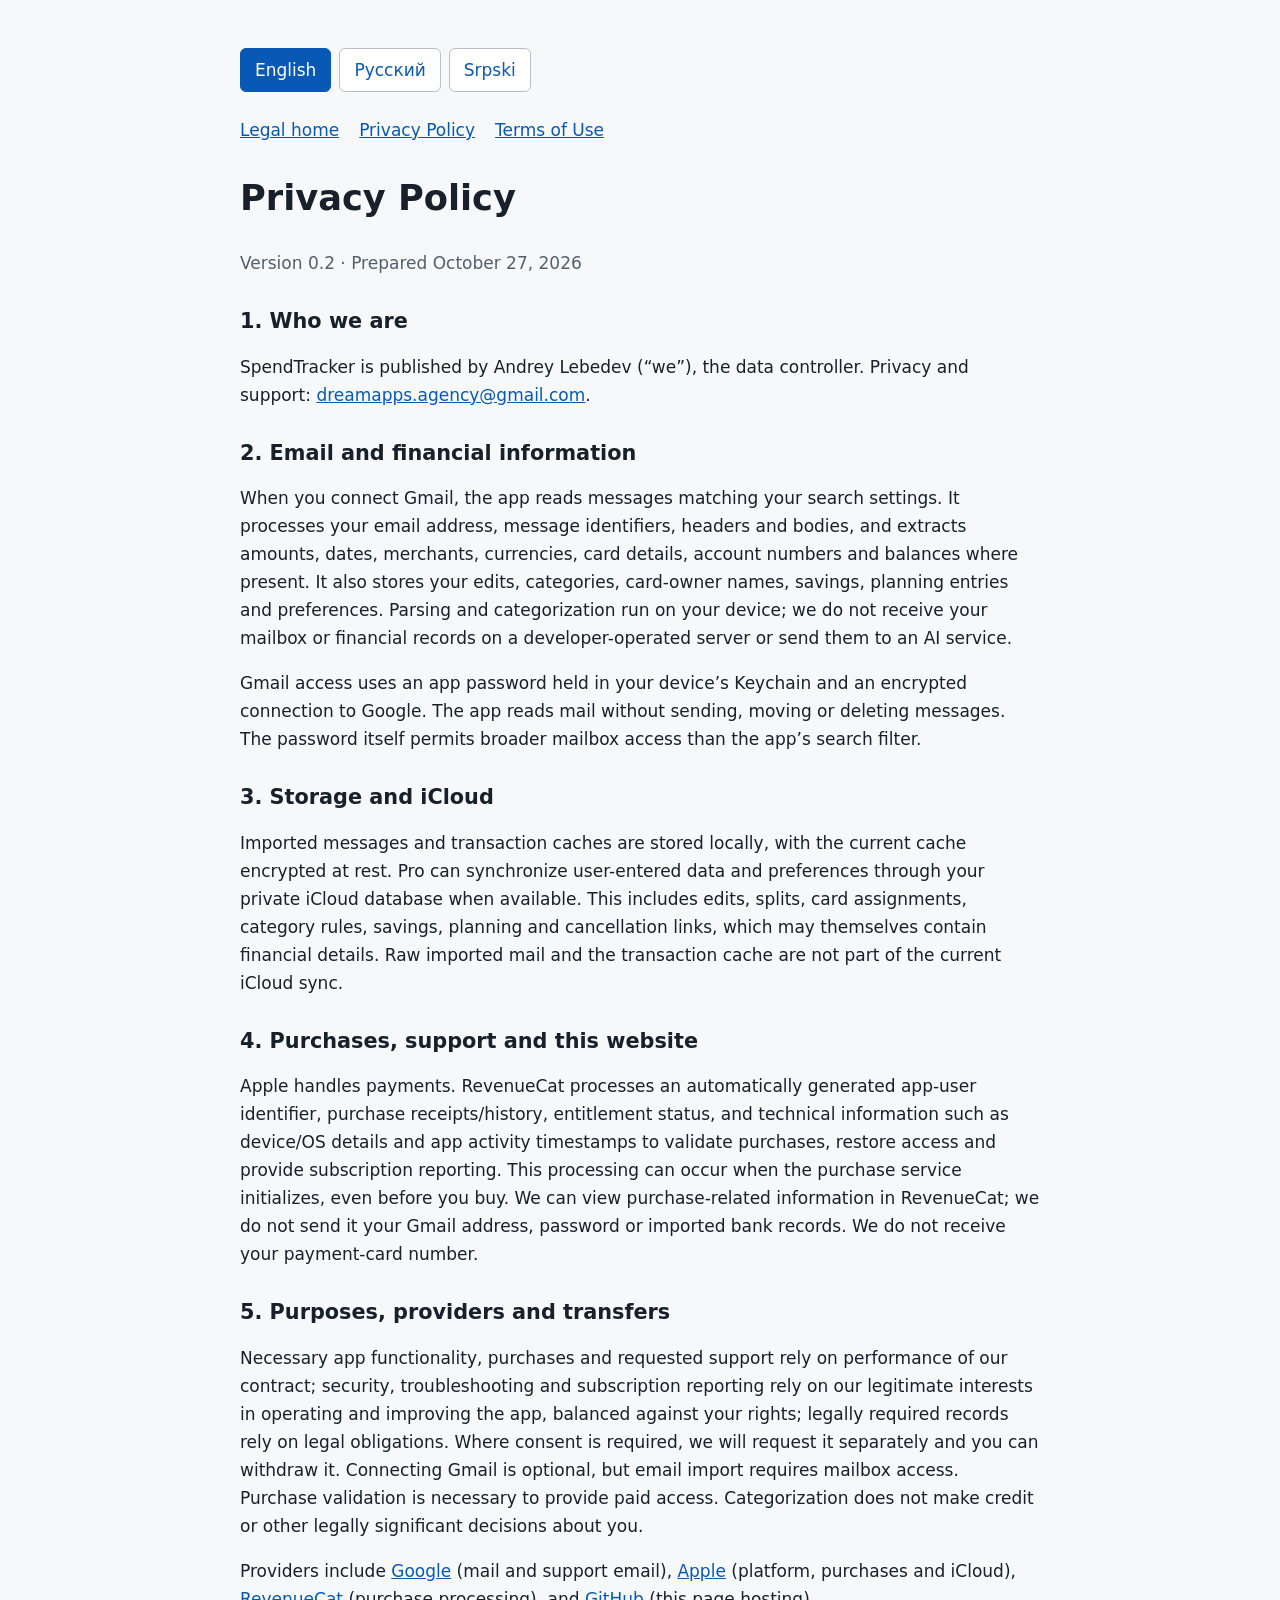
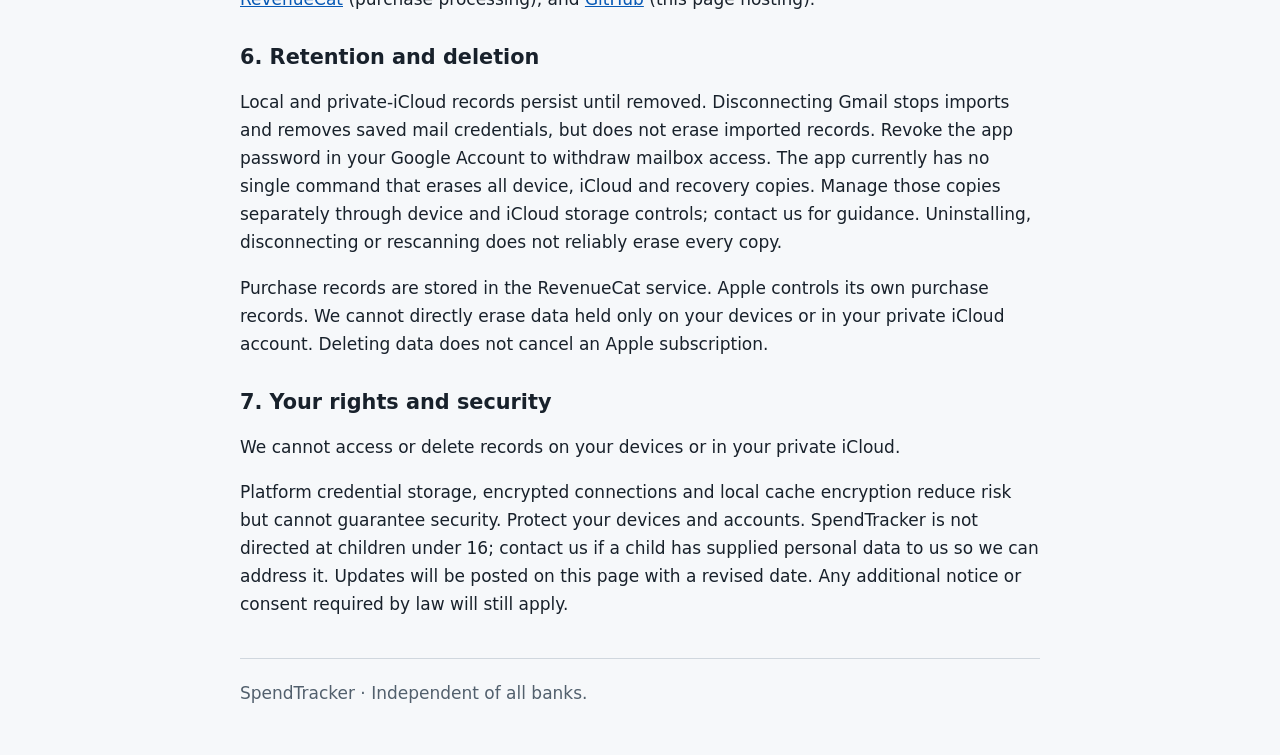
==== commit e0b1bfcf: "privacy policy" ====
--- a/privacy-policy.html
+++ b/privacy-policy.html
@@ -14,102 +14,75 @@
 <button type="button" data-select-language="sr-Latn" lang="sr-Latn" aria-pressed="false">Srpski</button>
 </div>
 <section data-language="en" lang="en" data-title="Privacy Policy | SpendTracker">
-<nav aria-label="Legal navigation"><a data-local-page href="index.html">Legal home</a><a data-local-page href="privacy-policy.html" aria-current="page">Privacy Policy</a><a data-local-page href="terms-of-use.html">Terms of Use</a></nav>
+<nav aria-label="Legal navigation"><a data-local-page href="index.html">Legal home</a><a data-local-page href="privacy-policy.html">Privacy Policy</a><a data-local-page href="terms-of-use.html">Terms of Use</a></nav>
 <h1>Privacy Policy</h1>
-<p class="meta">Draft version 0.1 · Prepared September 30, 2026 · Not yet effective</p>
-<p><strong>Draft for review, not a final privacy notice.</strong> Before release, confirm the publisher’s location and address where required, confirm applicable legal bases and retention periods, and review this policy for the countries where the app will be offered.</p>
-<h2>1. Who is responsible</h2>
-<p>SpendTracker is an independent application for organizing information from bank notification emails. Publisher: <strong>Andrey Lebedev</strong>. Country and contact address: <strong>[TO BE CONFIRMED]</strong>. Privacy contact: <strong><a href="mailto:dreamapps.agency@gmail.com">dreamapps.agency@gmail.com</a></strong>.</p>
-<h2>2. Information the app uses</h2>
-<p>When you connect Gmail, the app uses your email address and connection credentials to find messages matching the configured bank-email filter. It imports message identifiers, dates, subjects, and message content, including financial information contained in those emails. This can include amounts, currencies, merchants, transaction dates, card identifiers, account numbers, and reported balances. Matching messages may be retained even if they cannot be parsed into transactions.</p>
-<p>The app also stores information you enter, such as card owner names, category rules, transaction edits and splits, budgets, recurring bills, savings entries, and preferences. Local diagnostic logs may contain sync status, errors, message identifiers, and search details.</p>
-<h2>3. Why information is processed</h2>
-<p>The app uses this information to import and categorize transactions, calculate spending summaries, display your budgets and savings, synchronize your data across your devices, and troubleshoot import problems. Automatic categorization and calculations are informational; they do not make lending, credit, or other decisions about your eligibility for services.</p>
-<p>If you contact the publisher, the publisher receives the contact details and information you choose to send and uses them to answer your request. Do not send passwords, full bank statements, or unnecessary financial information.</p>
-<h2>4. Gmail access and credentials</h2>
-<p>The standard connection uses a Google app password stored in the device Keychain and connects to Google over an encrypted connection. The app is designed to read matching mail; it does not send, move, or delete messages. An app password is not technically restricted to just bank emails, so the app's filtering should not be confused with a mailbox permission boundary.</p>
-<p>If a version offers Google sign-in, it uses Google authorization and read-only Gmail access instead. Authorization tokens are stored using the app's credential storage. Google processes your account information under its own policies.</p>
-<h2>5. Local storage and iCloud</h2>
-<p>Imported emails, transactions, financial entries, and preferences are stored on your device. When iCloud is available and configured, this data can synchronize through your private iCloud database to devices using your Apple Account. Dashboard layout remains local. Mail credentials are kept in the device Keychain and are not included in the app's financial-data sync.</p>
-<p>The inspected app does not send your mailbox or financial records to a publisher-operated server and does not include advertising or third-party analytics SDKs. This does not prevent Google and Apple from processing information needed to provide Gmail and iCloud. See <a href="https://policies.google.com/privacy">Google's Privacy Policy</a> and <a href="https://www.apple.com/legal/privacy/">Apple's Privacy Policy</a>. Their services may process information in multiple countries.</p>
-<h2>6. Retention, disconnecting, and deletion</h2>
-<p>Saved data remains available between sessions. Disconnecting email removes the app's saved mail credentials and stops new imports; it does not delete previously imported emails, transactions, or edits. You can also revoke the app password or Google authorization in your Google Account.</p>
-<p>The current app does not provide a single control that permanently erases every local and iCloud copy. Removing the app should not be assumed to remove iCloud data, backups, preserved legacy files, or all local records. These copies must be managed separately through the relevant device and iCloud storage controls. Do not describe re-sync as deletion: it can import the messages again. Contact the publisher for assistance with storage locations and deletion. The publisher cannot directly erase records held only on your devices or in your private iCloud account.</p>
-<p><strong>Before release:</strong> specify a verified complete deletion procedure and retention criteria for support correspondence. No automatic deletion period for imported records is promised by this draft.</p>
-<h2>7. Your rights and choices</h2>
-<p>Depending on applicable law, you may have rights to access, correct, delete, restrict, object to processing of, or obtain a portable copy of personal information, and to complain to a relevant data-protection authority. Where processing relies on consent, you may withdraw it without affecting prior lawful processing. Contact the publisher using the contact details above. Acknowledging this policy does not waive your rights or authorize unrelated uses of your data.</p>
-<p><strong>Before release:</strong> identify applicable laws and the legal basis for each processing purpose. Acceptance of Terms or acknowledgement of this policy is not a substitute for that assessment.</p>
-<h2>8. Security and website hosting</h2>
-<p>The app uses platform credential storage and encrypted service connections, but no system can guarantee absolute security. Protect access to your devices, Google Account, and Apple Account. Notification previews may reveal transaction details depending on your settings.</p>
-<p>These legal pages are hosted by GitHub Pages. They include no added advertising, analytics scripts, external fonts, or tracking cookies. GitHub logs visitor IP addresses for security purposes; see <a href="https://docs.github.com/en/site-policy/privacy-policies/github-general-privacy-statement">GitHub's Privacy Statement</a>.</p>
-<h2>9. Changes</h2>
-<p>Final revisions will carry a version and effective date. Material changes should be brought to users' attention before they take effect, and fresh consent obtained where required. This draft is not a request for consent.</p>
+<p class="meta">Version 0.2 · Prepared October 27, 2026</p>
+<h2>1. Who we are</h2>
+<p>SpendTracker is published by Andrey Lebedev (“we”), the data controller. Privacy and support: <a href="mailto:dreamapps.agency@gmail.com">dreamapps.agency@gmail.com</a>.</p>
+<h2>2. Email and financial information</h2>
+<p>When you connect Gmail, the app reads messages matching your search settings. It processes your email address, message identifiers, headers and bodies, and extracts amounts, dates, merchants, currencies, card details, account numbers and balances where present. It also stores your edits, categories, card-owner names, savings, planning entries and preferences. Parsing and categorization run on your device; we do not receive your mailbox or financial records on a developer-operated server or send them to an AI service.</p>
+<p>Gmail access uses an app password held in your device’s Keychain and an encrypted connection to Google. The app reads mail without sending, moving or deleting messages. The password itself permits broader mailbox access than the app’s search filter.</p>
+<h2>3. Storage and iCloud</h2>
+<p>Imported messages and transaction caches are stored locally, with the current cache encrypted at rest. Pro can synchronize user-entered data and preferences through your private iCloud database when available. This includes edits, splits, card assignments, category rules, savings, planning and cancellation links, which may themselves contain financial details. Raw imported mail and the transaction cache are not part of the current iCloud sync.</p>
+<h2>4. Purchases, support and this website</h2>
+<p>Apple handles payments. RevenueCat processes an automatically generated app-user identifier, purchase receipts/history, entitlement status, and technical information such as device/OS details and app activity timestamps to validate purchases, restore access and provide subscription reporting. This processing can occur when the purchase service initializes, even before you buy. We can view purchase-related information in RevenueCat; we do not send it your Gmail address, password or imported bank records. We do not receive your payment-card number.</p>
+<h2>5. Purposes, providers and transfers</h2>
+<p>Necessary app functionality, purchases and requested support rely on performance of our contract; security, troubleshooting and subscription reporting rely on our legitimate interests in operating and improving the app, balanced against your rights; legally required records rely on legal obligations. Where consent is required, we will request it separately and you can withdraw it. Connecting Gmail is optional, but email import requires mailbox access. Purchase validation is necessary to provide paid access. Categorization does not make credit or other legally significant decisions about you.</p>
+<p>Providers include <a href="https://policies.google.com/privacy">Google</a> (mail and support email), <a href="https://www.apple.com/legal/privacy/">Apple</a> (platform, purchases and iCloud), <a href="https://www.revenuecat.com/privacy">RevenueCat</a> (purchase processing), and <a href="https://docs.github.com/en/site-policy/privacy-policies/github-general-privacy-statement">GitHub</a> (this page hosting). </p>
+<h2>6. Retention and deletion</h2>
+<p>Local and private-iCloud records persist until removed. Disconnecting Gmail stops imports and removes saved mail credentials, but does not erase imported records. Revoke the app password in your Google Account to withdraw mailbox access. The app currently has no single command that erases all device, iCloud and recovery copies. Manage those copies separately through device and iCloud storage controls; contact us for guidance. Uninstalling, disconnecting or rescanning does not reliably erase every copy.</p>
+<p>Purchase records are stored in the RevenueCat service. Apple controls its own purchase records. We cannot directly erase data held only on your devices or in your private iCloud account. Deleting data does not cancel an Apple subscription.</p>
+<h2>7. Your rights and security</h2>
+<p>We cannot access or delete records on your devices or in your private iCloud. </p>
+<p>Platform credential storage, encrypted connections and local cache encryption reduce risk but cannot guarantee security. Protect your devices and accounts. SpendTracker is not directed at children under 16; contact us if a child has supplied personal data to us so we can address it. Updates will be posted on this page with a revised date. Any additional notice or consent required by law will still apply.</p>
 <footer>SpendTracker · Independent of all banks.</footer>
 </section>
 <section data-language="ru" lang="ru" data-title="Политика конфиденциальности | SpendTracker" hidden>
-<nav aria-label="Юридические документы"><a data-local-page href="index.html">Юридическая информация</a><a data-local-page href="privacy-policy.html" aria-current="page">Политика конфиденциальности</a><a data-local-page href="terms-of-use.html">Условия использования</a></nav>
+<nav aria-label="Юридические документы"><a data-local-page href="index.html">Юридическая информация</a><a data-local-page href="privacy-policy.html">Политика конфиденциальности</a><a data-local-page href="terms-of-use.html">Условия использования</a></nav>
 <h1>Политика конфиденциальности</h1>
-<p class="meta">Проект версии 0.1 · Подготовлен 30 сентября 2026 года · Ещё не вступил в силу</p>
-<p><strong>Проект для рассмотрения, а не окончательное уведомление о конфиденциальности.</strong> Перед выпуском необходимо подтвердить местонахождение и адрес издателя, где это требуется, применимые правовые основания и сроки хранения, а также проверить эту политику с учётом стран распространения приложения.</p>
-<h2>1. Кто отвечает за обработку данных</h2>
-<p>SpendTracker — независимое приложение для упорядочивания информации из банковских уведомлений по электронной почте. Издатель: <strong>Andrey Lebedev</strong>. Страна и контактный адрес: <strong>[ТРЕБУЕТ ПОДТВЕРЖДЕНИЯ]</strong>. Контакт по вопросам конфиденциальности: <strong><a href="mailto:dreamapps.agency@gmail.com">dreamapps.agency@gmail.com</a></strong>.</p>
-<h2>2. Какие данные использует приложение</h2>
-<p>При подключении Gmail приложение использует ваш адрес электронной почты и учётные данные подключения, чтобы находить сообщения, соответствующие заданному фильтру банковских писем. Оно импортирует идентификаторы, даты, темы и содержимое сообщений, включая финансовую информацию в этих письмах. Это могут быть суммы, валюты, продавцы, даты операций, идентификаторы карт, номера счетов и указанные остатки. Подходящие сообщения могут сохраняться, даже если из них не удалось извлечь операции.</p>
-<p>Приложение также хранит введённые вами сведения: имена владельцев карт, правила категорий, изменения и разделения операций, бюджеты, регулярные счета, записи о сбережениях и настройки. Локальные диагностические журналы могут содержать состояние синхронизации, ошибки, идентификаторы сообщений и сведения о поиске.</p>
-<h2>3. Зачем обрабатываются данные</h2>
-<p>Приложение использует эти данные для импорта и распределения операций по категориям, расчёта сводок расходов, отображения бюджетов и сбережений, синхронизации данных между вашими устройствами и устранения проблем с импортом. Автоматическая категоризация и расчёты носят информационный характер; они не используются для принятия решений о кредитовании или вашем праве на получение других услуг.</p>
-<p>Если вы связываетесь с издателем, он получает контактные данные и информацию, которую вы решите отправить, и использует их для ответа на ваш запрос. Не отправляйте пароли, полные банковские выписки или ненужную финансовую информацию.</p>
-<h2>4. Доступ к Gmail и учётные данные</h2>
-<p>Стандартное подключение использует пароль приложения Google, сохранённый в Связке ключей устройства, и зашифрованное соединение с Google. Приложение предназначено для чтения подходящих писем; оно не отправляет, не перемещает и не удаляет сообщения. Пароль приложения технически не ограничен только банковскими письмами, поэтому фильтрацию в приложении не следует считать ограничением прав доступа к почтовому ящику.</p>
-<p>Если в какой-либо версии доступен вход через Google, вместо этого используются авторизация Google и доступ к Gmail только для чтения. Токены авторизации хранятся в хранилище учётных данных приложения. Google обрабатывает сведения о вашей учётной записи в соответствии со своими политиками.</p>
-<h2>5. Локальное хранение и iCloud</h2>
-<p>Импортированные письма, операции, финансовые записи и настройки хранятся на вашем устройстве. Если iCloud доступен и настроен, эти данные могут синхронизироваться через вашу частную базу iCloud с устройствами, использующими ваш Аккаунт Apple. Расположение элементов панели остаётся локальным. Учётные данные почты хранятся в Связке ключей устройства и не входят в синхронизацию финансовых данных приложения.</p>
-<p>Проверенная версия приложения не отправляет содержимое почтового ящика или финансовые записи на сервер издателя и не содержит рекламных или сторонних аналитических SDK. Это не исключает обработку Google и Apple информации, необходимой для работы Gmail и iCloud. См. <a href="https://policies.google.com/privacy">Политику конфиденциальности Google</a> и <a href="https://www.apple.com/legal/privacy/">Политику конфиденциальности Apple</a>. Эти сервисы могут обрабатывать информацию в разных странах.</p>
-<h2>6. Хранение, отключение и удаление</h2>
-<p>Сохранённые данные остаются доступными между сеансами. Отключение почты удаляет сохранённые в приложении учётные данные почты и останавливает новый импорт; ранее импортированные письма, операции и изменения не удаляются. Вы также можете отозвать пароль приложения или авторизацию Google в своей учётной записи Google.</p>
-<p>В текущей версии приложения нет единой команды, которая безвозвратно удаляет все локальные копии и копии в iCloud. Не следует считать, что удаление приложения удаляет данные iCloud, резервные копии, сохранённые файлы прежних версий или все локальные записи. Этими копиями нужно управлять отдельно с помощью соответствующих средств устройства и хранилища iCloud. Повторная синхронизация не является удалением: она может снова импортировать сообщения. За помощью с расположением хранилищ и удалением обращайтесь к издателю. Издатель не может напрямую удалить записи, которые находятся только на ваших устройствах или в вашей частной учётной записи iCloud.</p>
-<p><strong>Перед выпуском:</strong> необходимо указать проверенную процедуру полного удаления и критерии хранения переписки с поддержкой. Этот проект не обещает автоматического удаления импортированных записей по истечении определённого срока.</p>
-<h2>7. Ваши права и возможности выбора</h2>
-<p>В зависимости от применимого законодательства у вас могут быть права на доступ, исправление, удаление, ограничение обработки, возражение против обработки или получение переносимой копии персональных данных, а также на подачу жалобы в соответствующий орган по защите данных. Если обработка основана на согласии, вы можете отозвать его без ущерба для законности предшествующей обработки. Свяжитесь с издателем по указанным выше контактам. Ознакомление с этой политикой не означает отказа от ваших прав и не разрешает использование данных для посторонних целей.</p>
-<p><strong>Перед выпуском:</strong> необходимо определить применимое законодательство и правовое основание для каждой цели обработки. Принятие Условий или подтверждение ознакомления с этой политикой не заменяет такую оценку.</p>
-<h2>8. Безопасность и хостинг сайта</h2>
-<p>Приложение использует системное хранилище учётных данных и зашифрованные соединения с сервисами, но ни одна система не гарантирует абсолютную безопасность. Защищайте доступ к своим устройствам, учётной записи Google и Аккаунту Apple. В зависимости от настроек предварительный просмотр уведомлений может раскрывать сведения об операциях.</p>
-<p>Эти юридические страницы размещены на GitHub Pages. На них нет добавленной рекламы, аналитических скриптов, внешних шрифтов или отслеживающих файлов cookie. GitHub регистрирует IP-адреса посетителей в целях безопасности; см. <a href="https://docs.github.com/en/site-policy/privacy-policies/github-general-privacy-statement">Заявление о конфиденциальности GitHub</a>.</p>
-<h2>9. Изменения</h2>
-<p>Окончательные редакции будут содержать номер версии и дату вступления в силу. О существенных изменениях следует уведомлять пользователей до их вступления в силу и получать новое согласие, где это требуется. Этот проект не является запросом согласия.</p>
-<footer>SpendTracker · Независим от всех банков.</footer>
+<p class="meta">Версия 0.2 · Подготовлено 27 октября 2026 года</p>
+<h2>1. Кто мы</h2>
+<p>Издатель SpendTracker — Andrey Lebedev («мы»), оператор персональных данных. Конфиденциальность и поддержка: <a href="mailto:dreamapps.agency@gmail.com">dreamapps.agency@gmail.com</a>.</p>
+<h2>2. Электронная почта и финансовая информация</h2>
+<p>При подключении Gmail приложение читает письма, соответствующие вашим настройкам поиска. Оно обрабатывает ваш адрес электронной почты, идентификаторы, заголовки и содержимое писем и извлекает суммы, даты, сведения о продавцах, валюты, данные карт, номера счетов и остатки, если они присутствуют. Приложение также хранит ваши изменения, категории, имена владельцев карт, сбережения, записи планирования и настройки. Разбор писем и категоризация выполняются на вашем устройстве; мы не получаем содержимое вашего почтового ящика или финансовые записи на сервер разработчика и не отправляем их в сервисы искусственного интеллекта.</p>
+<p>Для доступа к Gmail используются пароль приложения, хранящийся в Связке ключей вашего устройства, и зашифрованное соединение с Google. Приложение читает почту, не отправляя, не перемещая и не удаляя письма. Сам пароль предоставляет более широкий доступ к почтовому ящику, чем поисковый фильтр приложения.</p>
+<h2>3. Хранение и iCloud</h2>
+<p>Импортированные письма и кеш операций хранятся локально; текущий кеш зашифрован при хранении. Pro может синхронизировать введённые вами данные и настройки через вашу частную базу данных iCloud, когда она доступна. Сюда входят изменения, разделение операций, привязки карт, правила категорий, сбережения, планирование и связи отмен с операциями, которые сами могут содержать финансовые сведения. Исходные импортированные письма и кеш операций не входят в текущую синхронизацию iCloud.</p>
+<h2>4. Покупки, поддержка и этот сайт</h2>
+<p>Платежи обрабатывает Apple. RevenueCat обрабатывает автоматически созданный идентификатор пользователя приложения, чеки и историю покупок, статус прав доступа и техническую информацию, например сведения об устройстве и ОС и временные отметки активности приложения, для проверки покупок, восстановления доступа и отчётности по подпискам. Эта обработка может происходить при инициализации сервиса покупок, ещё до совершения покупки. Мы можем просматривать сведения о покупках в RevenueCat; мы не передаём этому сервису ваш адрес Gmail, пароль или импортированные банковские записи. Мы не получаем номер вашей платёжной карты.</p>
+<h2>5. Цели, поставщики услуг и передача данных</h2>
+<p>Обработка для необходимых функций приложения, покупок и запрошенной поддержки основывается на исполнении нашего договора; обеспечение безопасности, устранение неполадок и отчётность по подпискам — на наших законных интересах в работе и улучшении приложения с учётом ваших прав; ведение предусмотренных законом записей — на юридических обязанностях. Когда требуется согласие, мы запросим его отдельно, и вы сможете его отозвать. Подключение Gmail необязательно, но для импорта писем нужен доступ к почтовому ящику. Проверка покупки необходима для предоставления платного доступа. Категоризация не принимает в отношении вас кредитных или иных юридически значимых решений.</p>
+<p>Поставщики услуг включают <a href="https://policies.google.com/privacy">Google</a> (почта и электронная почта поддержки), <a href="https://www.apple.com/legal/privacy/">Apple</a> (платформа, покупки и iCloud), <a href="https://www.revenuecat.com/privacy">RevenueCat</a> (обработка покупок) и <a href="https://docs.github.com/en/site-policy/privacy-policies/github-general-privacy-statement">GitHub</a> (хостинг этой страницы).</p>
+<h2>6. Сроки хранения и удаление</h2>
+<p>Локальные записи и записи в частной базе iCloud сохраняются до удаления. Отключение Gmail останавливает импорт и удаляет сохранённые учётные данные почты, но не стирает импортированные записи. Чтобы отозвать доступ к почтовому ящику, отзовите пароль приложения в своём аккаунте Google. Сейчас в приложении нет единой команды для удаления всех копий на устройстве, в iCloud и копий для восстановления. Управляйте этими копиями отдельно с помощью средств управления хранилищем устройства и iCloud; за инструкциями обращайтесь к нам. Удаление приложения, отключение почты или повторное сканирование не гарантируют удаления всех копий.</p>
+<p>Записи о покупках хранятся в сервисе RevenueCat. Apple управляет собственными записями о покупках. Мы не можем напрямую удалить данные, находящиеся только на ваших устройствах или в вашем частном аккаунте iCloud. Удаление данных не отменяет подписку Apple.</p>
+<h2>7. Ваши права и безопасность</h2>
+<p>Мы не можем получать доступ к записям на ваших устройствах или в вашем частном iCloud либо удалять их.</p>
+<p>Системное хранилище учётных данных, зашифрованные соединения и шифрование локального кеша снижают риски, но не гарантируют безопасность. Защищайте свои устройства и аккаунты. SpendTracker не предназначен для детей младше 16 лет; свяжитесь с нами, если ребёнок передал нам персональные данные, чтобы мы могли принять меры. Обновления будут публиковаться на этой странице с новой датой. Требования закона о дополнительных уведомлениях или согласии продолжают применяться.</p>
+<footer>SpendTracker · Не зависит от банков.</footer>
 </section>
 <section data-language="sr-Latn" lang="sr-Latn" data-title="Politika privatnosti | SpendTracker" hidden>
-<nav aria-label="Pravna navigacija"><a data-local-page href="index.html">Pravne informacije</a><a data-local-page href="privacy-policy.html" aria-current="page">Politika privatnosti</a><a data-local-page href="terms-of-use.html">Uslovi korišćenja</a></nav>
+<nav aria-label="Pravni dokumenti"><a data-local-page href="index.html">Pravne informacije</a><a data-local-page href="privacy-policy.html">Politika privatnosti</a><a data-local-page href="terms-of-use.html">Uslovi korišćenja</a></nav>
 <h1>Politika privatnosti</h1>
-<p class="meta">Nacrt verzije 0.1 · Pripremljen 30. septembra 2026. · Još nije na snazi</p>
-<p><strong>Nacrt za pregled, a ne konačno obaveštenje o privatnosti.</strong> Pre objavljivanja potvrdite lokaciju i adresu izdavača gde je to potrebno, primenljive pravne osnove i rokove čuvanja i proverite ovu politiku u odnosu na zemlje u kojima će aplikacija biti dostupna.</p>
-<h2>1. Ko je odgovoran</h2>
-<p>SpendTracker je nezavisna aplikacija za organizovanje informacija iz bankarskih obaveštenja primljenih imejlom. Izdavač: <strong>Andrey Lebedev</strong>. Država i kontakt adresa: <strong>[POTREBNO JE POTVRDITI]</strong>. Kontakt za pitanja privatnosti: <strong><a href="mailto:dreamapps.agency@gmail.com">dreamapps.agency@gmail.com</a></strong>.</p>
-<h2>2. Informacije koje aplikacija koristi</h2>
-<p>Kada povežete Gmail, aplikacija koristi vašu imejl adresu i pristupne podatke za povezivanje da pronađe poruke koje odgovaraju podešenom filteru bankarskih imejlova. Uvozi identifikatore, datume, naslove i sadržaj poruka, uključujući finansijske informacije u njima. To može obuhvatati iznose, valute, trgovce, datume transakcija, identifikatore kartica, brojeve računa i prijavljena stanja. Odgovarajuće poruke mogu biti sačuvane čak i ako iz njih nije moguće izdvojiti transakcije.</p>
-<p>Aplikacija čuva i informacije koje sami unesete, kao što su imena vlasnika kartica, pravila kategorija, izmene i podele transakcija, budžeti, periodični računi, unosi o štednji i podešavanja. Lokalni dijagnostički zapisi mogu sadržati status sinhronizacije, greške, identifikatore poruka i podatke o pretrazi.</p>
-<h2>3. Zašto se informacije obrađuju</h2>
-<p>Aplikacija koristi ove informacije za uvoz i kategorizaciju transakcija, izračunavanje pregleda potrošnje, prikaz budžeta i štednje, sinhronizaciju podataka između vaših uređaja i rešavanje problema pri uvozu. Automatska kategorizacija i proračuni služe za informisanje; ne donose odluke o zajmovima, kreditima ili vašoj podobnosti za druge usluge.</p>
-<p>Ako kontaktirate izdavača, on prima kontakt podatke i informacije koje odlučite da pošaljete i koristi ih da odgovori na vaš zahtev. Nemojte slati lozinke, potpune bankarske izvode ili nepotrebne finansijske informacije.</p>
-<h2>4. Pristup Gmail-u i pristupni podaci</h2>
-<p>Standardno povezivanje koristi Google lozinku za aplikaciju sačuvanu u Keychain-u uređaja i šifrovanu vezu sa Google-om. Aplikacija je namenjena čitanju odgovarajućih poruka; ne šalje, ne premešta i ne briše poruke. Lozinka za aplikaciju tehnički nije ograničena samo na bankarske imejlove, pa filtriranje u aplikaciji ne treba smatrati granicom dozvoljenog pristupa poštanskom sandučetu.</p>
-<p>Ako neka verzija nudi prijavljivanje putem Google-a, ona umesto toga koristi Google autorizaciju i pristup Gmail-u samo za čitanje. Tokeni autorizacije čuvaju se u skladištu pristupnih podataka aplikacije. Google obrađuje podatke o vašem nalogu u skladu sa svojim pravilima.</p>
-<h2>5. Lokalno čuvanje i iCloud</h2>
-<p>Uvezeni imejlovi, transakcije, finansijski unosi i podešavanja čuvaju se na vašem uređaju. Kada je iCloud dostupan i podešen, ovi podaci mogu da se sinhronizuju preko vaše privatne iCloud baze sa uređajima koji koriste vaš Apple nalog. Raspored kontrolne table ostaje lokalni. Pristupni podaci za poštu čuvaju se u Keychain-u uređaja i nisu uključeni u sinhronizaciju finansijskih podataka aplikacije.</p>
-<p>Pregledana verzija aplikacije ne šalje vaše poštansko sanduče ili finansijske zapise na server kojim upravlja izdavač i ne sadrži SDK-ove za oglašavanje ili analitiku trećih strana. To ne sprečava Google i Apple da obrađuju informacije potrebne za pružanje usluga Gmail i iCloud. Pogledajte <a href="https://policies.google.com/privacy">Google politiku privatnosti</a> i <a href="https://www.apple.com/legal/privacy/">Apple politiku privatnosti</a>. Njihove usluge mogu obrađivati informacije u više zemalja.</p>
-<h2>6. Čuvanje, prekid veze i brisanje</h2>
-<p>Sačuvani podaci ostaju dostupni između sesija. Prekid veze sa imejlom uklanja pristupne podatke za poštu sačuvane u aplikaciji i zaustavlja nove uvoze; ne briše ranije uvezene imejlove, transakcije ili izmene. Lozinku za aplikaciju ili Google autorizaciju možete opozvati i na svom Google nalogu.</p>
-<p>Trenutna aplikacija nema jednu komandu koja trajno briše sve lokalne i iCloud kopije. Ne treba pretpostaviti da uklanjanje aplikacije uklanja iCloud podatke, rezervne kopije, sačuvane datoteke starijih verzija ili sve lokalne zapise. Tim kopijama mora se upravljati odvojeno putem odgovarajućih kontrola uređaja i iCloud skladišta. Ponovnu sinhronizaciju nemojte opisivati kao brisanje: ona može ponovo uvesti poruke. Obratite se izdavaču za pomoć u vezi sa lokacijama skladišta i brisanjem. Izdavač ne može direktno da izbriše zapise koji se nalaze samo na vašim uređajima ili u vašem privatnom iCloud nalogu.</p>
-<p><strong>Pre objavljivanja:</strong> potrebno je navesti proverenu proceduru potpunog brisanja i kriterijume čuvanja prepiske sa podrškom. Ovaj nacrt ne obećava automatsko brisanje uvezenih zapisa po isteku određenog roka.</p>
-<h2>7. Vaša prava i mogućnosti izbora</h2>
-<p>U zavisnosti od primenljivog prava, možete imati pravo na pristup, ispravku, brisanje, ograničenje obrade, prigovor na obradu ili dobijanje prenosive kopije podataka o ličnosti, kao i na podnošenje pritužbe nadležnom organu za zaštitu podataka. Kada se obrada zasniva na pristanku, možete ga povući bez uticaja na zakonitost prethodne obrade. Kontaktirajte izdavača koristeći gore navedene kontakt podatke. Potvrda da ste upoznati sa ovom politikom ne predstavlja odricanje od vaših prava niti odobrenje za nepovezane upotrebe vaših podataka.</p>
-<p><strong>Pre objavljivanja:</strong> potrebno je utvrditi primenljive propise i pravni osnov za svaku svrhu obrade. Prihvatanje Uslova ili potvrda upoznavanja sa ovom politikom ne zamenjuju tu procenu.</p>
-<h2>8. Bezbednost i hosting veb-sajta</h2>
-<p>Aplikacija koristi skladište pristupnih podataka platforme i šifrovane veze sa uslugama, ali nijedan sistem ne može garantovati potpunu bezbednost. Zaštitite pristup svojim uređajima, Google nalogu i Apple nalogu. U zavisnosti od podešavanja, pregledi obaveštenja mogu otkriti detalje transakcija.</p>
-<p>Ove pravne stranice smeštene su na GitHub Pages. Ne sadrže dodatno oglašavanje, analitičke skripte, spoljne fontove ili kolačiće za praćenje. GitHub beleži IP adrese posetilaca radi bezbednosti; pogledajte <a href="https://docs.github.com/en/site-policy/privacy-policies/github-general-privacy-statement">GitHub izjavu o privatnosti</a>.</p>
-<h2>9. Izmene</h2>
-<p>Konačne verzije će sadržati broj verzije i datum stupanja na snagu. Korisnike treba obavestiti o bitnim izmenama pre njihovog stupanja na snagu i pribaviti novi pristanak gde je to potrebno. Ovaj nacrt nije zahtev za pristanak.</p>
+<p class="meta">Verzija 0.2 · Pripremljeno 27. oktobra 2026.</p>
+<h2>1. Ko smo mi</h2>
+<p>Izdavač aplikacije SpendTracker je Andrey Lebedev („mi”), rukovalac podacima o ličnosti. Privatnost i podrška: <a href="mailto:dreamapps.agency@gmail.com">dreamapps.agency@gmail.com</a>.</p>
+<h2>2. Elektronska pošta i finansijski podaci</h2>
+<p>Kada povežete Gmail, aplikacija čita poruke koje odgovaraju vašim podešavanjima pretrage. Obrađuje vašu imejl adresu, identifikatore, zaglavlja i sadržaj poruka i izdvaja iznose, datume, trgovce, valute, podatke o karticama, brojeve računa i stanja kada su prisutni. Takođe čuva vaše izmene, kategorije, imena vlasnika kartica, štednju, unose za planiranje i podešavanja. Raščlanjivanje poruka i kategorizacija obavljaju se na vašem uređaju; sadržaj vašeg poštanskog sandučeta i finansijske zapise ne primamo na server kojim upravlja programer niti ih šaljemo servisu veštačke inteligencije.</p>
+<p>Za pristup Gmail-u koriste se lozinka za aplikaciju sačuvana u Keychain-u vašeg uređaja i šifrovana veza sa Google-om. Aplikacija čita poštu bez slanja, premeštanja ili brisanja poruka. Sama lozinka omogućava širi pristup poštanskom sandučetu od filtera pretrage u aplikaciji.</p>
+<h2>3. Čuvanje i iCloud</h2>
+<p>Uvezene poruke i keš transakcija čuvaju se lokalno, a trenutni keš je šifrovan dok je sačuvan. Pro može da sinhronizuje podatke koje unosite i podešavanja putem vaše privatne iCloud baze podataka kada je dostupna. To obuhvata izmene, podeljene transakcije, dodelu kartica, pravila kategorija, štednju, planiranje i veze između storniranja i transakcija, koje i same mogu sadržati finansijske podatke. Izvorne uvezene poruke i keš transakcija nisu deo trenutne iCloud sinhronizacije.</p>
+<h2>4. Kupovine, podrška i ovaj sajt</h2>
+<p>Plaćanja obrađuje Apple. RevenueCat obrađuje automatski generisan identifikator korisnika aplikacije, potvrde i istoriju kupovina, status prava pristupa i tehničke informacije, poput podataka o uređaju i operativnom sistemu i vremenskih oznaka aktivnosti aplikacije, radi provere kupovina, vraćanja pristupa i izveštavanja o pretplatama. Ova obrada može da se odvija pri pokretanju servisa za kupovine, čak i pre nego što nešto kupite. Možemo da pregledamo podatke o kupovinama u RevenueCat-u; tom servisu ne šaljemo vašu Gmail adresu, lozinku ni uvezene bankarske zapise. Ne dobijamo broj vaše platne kartice.</p>
+<h2>5. Svrhe, pružaoci usluga i prenos podataka</h2>
+<p>Obrada za neophodne funkcije aplikacije, kupovine i traženu podršku zasniva se na izvršenju našeg ugovora; bezbednost, rešavanje problema i izveštavanje o pretplatama zasnivaju se na našim legitimnim interesima za rad i unapređenje aplikacije, uz odmeravanje u odnosu na vaša prava; zakonom propisane evidencije zasnivaju se na pravnim obavezama. Kada je pristanak potreban, tražićemo ga zasebno i možete ga opozvati. Povezivanje Gmail-a nije obavezno, ali uvoz poruka zahteva pristup poštanskom sandučetu. Provera kupovine neophodna je za pružanje plaćenog pristupa. Kategorizacijom se ne donose kreditne ili druge odluke koje proizvode pravne posledice po vas.</p>
+<p>Pružaoci usluga obuhvataju <a href="https://policies.google.com/privacy">Google</a> (pošta i imejl podrške), <a href="https://www.apple.com/legal/privacy/">Apple</a> (platforma, kupovine i iCloud), <a href="https://www.revenuecat.com/privacy">RevenueCat</a> (obrada kupovina) i <a href="https://docs.github.com/en/site-policy/privacy-policies/github-general-privacy-statement">GitHub</a> (hosting ove stranice).</p>
+<h2>6. Rokovi čuvanja i brisanje</h2>
+<p>Lokalni zapisi i zapisi u privatnoj iCloud bazi ostaju sačuvani dok se ne izbrišu. Prekid veze sa Gmail-om zaustavlja uvoz i uklanja sačuvane pristupne podatke za poštu, ali ne briše uvezene zapise. Da biste ukinuli pristup poštanskom sandučetu, opozovite lozinku za aplikaciju u svom Google nalogu. Aplikacija trenutno nema jednu komandu koja briše sve kopije na uređaju, u iCloud-u i kopije za oporavak. Tim kopijama upravljajte zasebno putem kontrola skladišta uređaja i iCloud-a; obratite nam se za uputstva. Deinstaliranje, prekid veze ili ponovno skeniranje ne garantuju brisanje svake kopije.</p>
+<p>Zapisi o kupovinama čuvaju se u servisu RevenueCat. Apple kontroliše sopstvene zapise o kupovinama. Ne možemo direktno da izbrišemo podatke koji se nalaze samo na vašim uređajima ili u vašem privatnom iCloud nalogu. Brisanje podataka ne otkazuje Apple pretplatu.</p>
+<h2>7. Vaša prava i bezbednost</h2>
+<p>Ne možemo da pristupimo zapisima na vašim uređajima ili u vašem privatnom iCloud-u niti da ih izbrišemo.</p>
+<p>Sistemsko čuvanje pristupnih podataka, šifrovane veze i šifrovanje lokalnog keša smanjuju rizik, ali ne mogu garantovati bezbednost. Zaštitite svoje uređaje i naloge. SpendTracker nije namenjen deci mlađoj od 16 godina; obratite nam se ako nam je dete dostavilo podatke o ličnosti kako bismo mogli da preduzmemo odgovarajuće mere. Izmene će biti objavljene na ovoj stranici sa ažuriranim datumom. Sve dodatne obaveze obaveštavanja ili pribavljanja pristanka propisane zakonom i dalje važe.</p>
 <footer>SpendTracker · Nezavisan od svih banaka.</footer>
 </section>
 </main></body>
